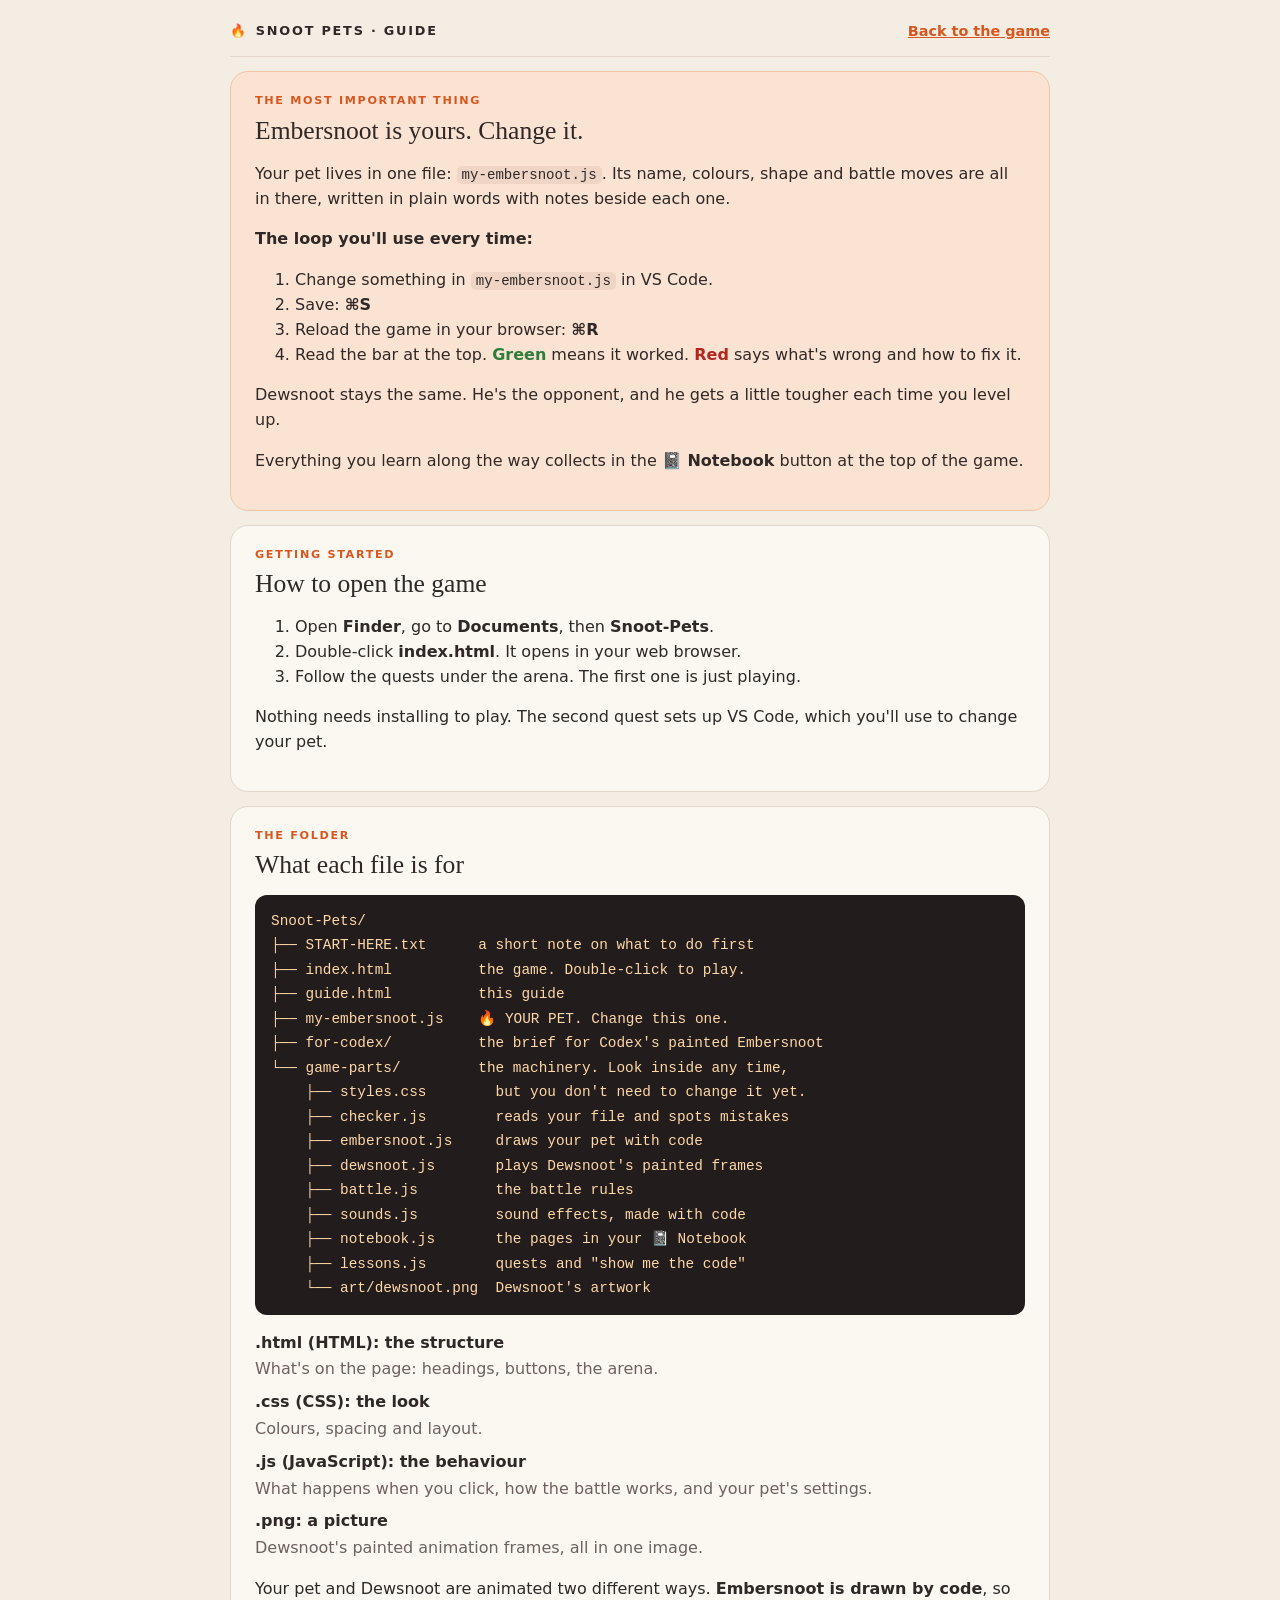
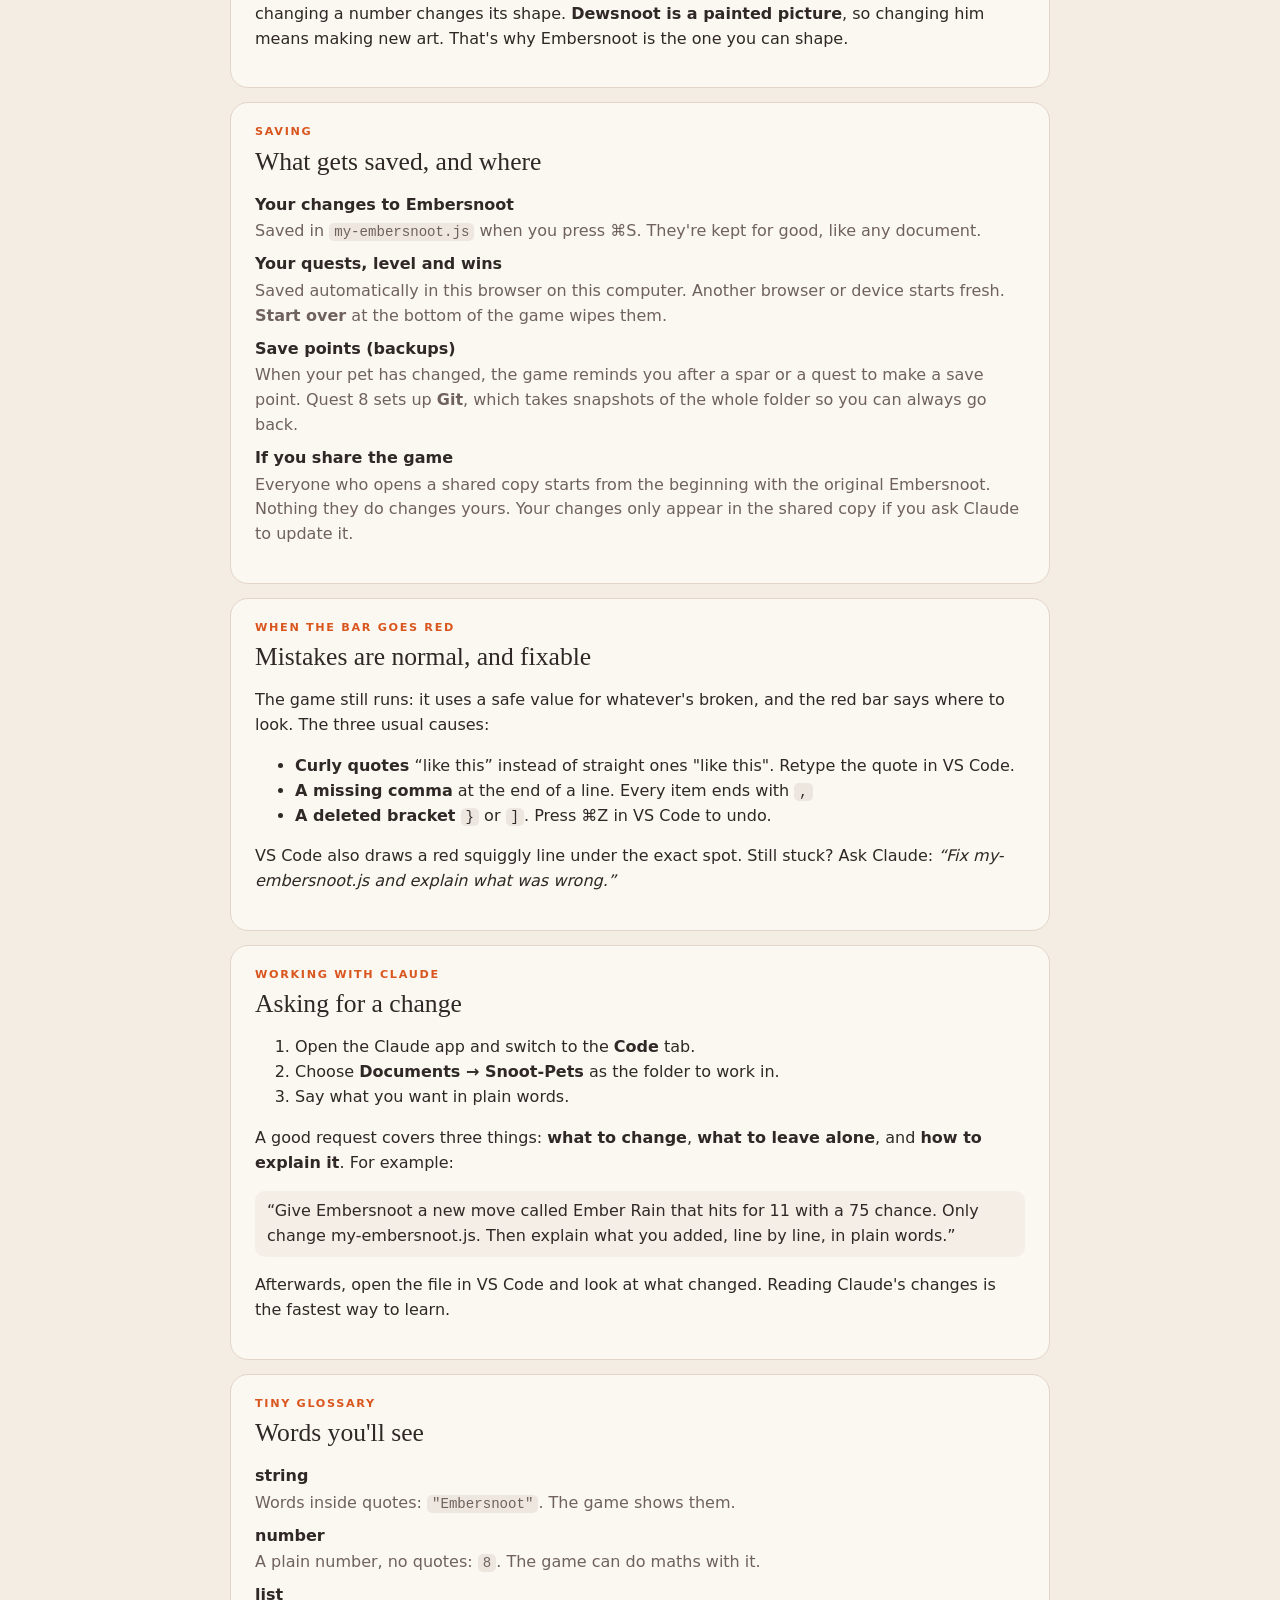
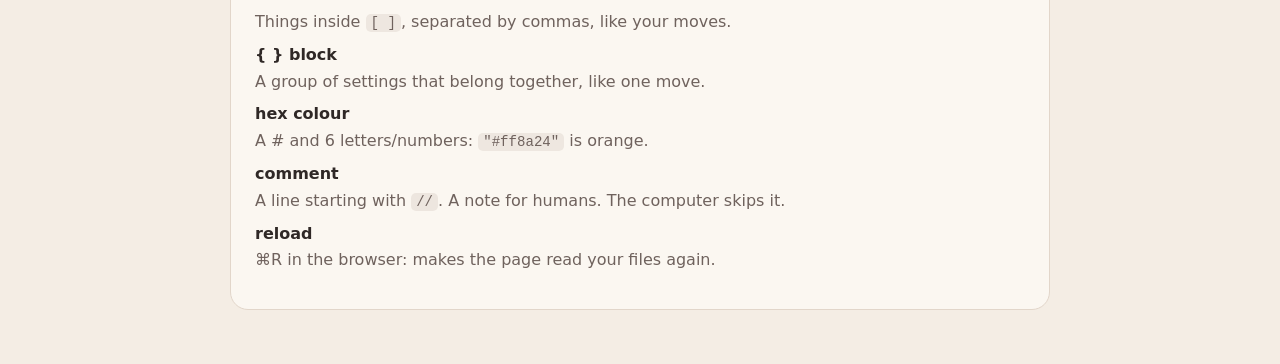
==== guide.html @ 35e65b39 "First save point, before Codex art Snoot Pets as of round 2: Embersnoot vs Dewsnoot battle, quests, " ====
<!doctype html>
<html lang="en">
<head>
  <meta charset="utf-8">
  <meta name="viewport" content="width=device-width, initial-scale=1">
  <meta name="robots" content="noindex, nofollow">
  <title>Snoot Pets — the guide</title>
  <link rel="stylesheet" href="game-parts/styles.css">
</head>
<body>
  <main class="shell guide">
    <header class="top">
      <div class="brand"><span aria-hidden="true">🔥</span> SNOOT PETS · GUIDE</div>
      <nav class="top-links"><a href="index.html">Back to the game</a></nav>
    </header>

    <section class="big">
      <p class="eyebrow">THE MOST IMPORTANT THING</p>
      <h2>Embersnoot is yours. Change it.</h2>
      <p>Your pet lives in one file: <code>my-embersnoot.js</code>. Its name, colours, shape and battle moves are all in there, written in plain words with notes beside each one.</p>
      <p><b>The loop you'll use every time:</b></p>
      <ol>
        <li>Change something in <code>my-embersnoot.js</code> in VS Code.</li>
        <li>Save: <b>⌘S</b></li>
        <li>Reload the game in your browser: <b>⌘R</b></li>
        <li>Read the bar at the top. <b style="color:var(--good)">Green</b> means it worked. <b style="color:var(--bad)">Red</b> says what's wrong and how to fix it.</li>
      </ol>
      <p>Dewsnoot stays the same. He's the opponent, and he gets a little tougher each time you level up.</p>
      <p>Everything you learn along the way collects in the <b>📓 Notebook</b> button at the top of the game.</p>
    </section>

    <section>
      <p class="eyebrow">GETTING STARTED</p>
      <h2>How to open the game</h2>
      <ol>
        <li>Open <b>Finder</b>, go to <b>Documents</b>, then <b>Snoot-Pets</b>.</li>
        <li>Double-click <b>index.html</b>. It opens in your web browser.</li>
        <li>Follow the quests under the arena. The first one is just playing.</li>
      </ol>
      <p>Nothing needs installing to play. The second quest sets up VS Code, which you'll use to change your pet.</p>
    </section>

    <section>
      <p class="eyebrow">THE FOLDER</p>
      <h2>What each file is for</h2>
<pre class="tree">Snoot-Pets/
├── START-HERE.txt      a short note on what to do first
├── index.html          the game. Double-click to play.
├── guide.html          this guide
├── my-embersnoot.js    🔥 YOUR PET. Change this one.
├── for-codex/          the brief for Codex's painted Embersnoot
└── game-parts/         the machinery. Look inside any time,
    ├── styles.css        but you don't need to change it yet.
    ├── checker.js        reads your file and spots mistakes
    ├── embersnoot.js     draws your pet with code
    ├── dewsnoot.js       plays Dewsnoot's painted frames
    ├── battle.js         the battle rules
    ├── sounds.js         sound effects, made with code
    ├── notebook.js       the pages in your 📓 Notebook
    ├── lessons.js        quests and "show me the code"
    └── art/dewsnoot.png  Dewsnoot's artwork</pre>
      <dl>
        <dt>.html (HTML): the structure</dt><dd>What's on the page: headings, buttons, the arena.</dd>
        <dt>.css (CSS): the look</dt><dd>Colours, spacing and layout.</dd>
        <dt>.js (JavaScript): the behaviour</dt><dd>What happens when you click, how the battle works, and your pet's settings.</dd>
        <dt>.png: a picture</dt><dd>Dewsnoot's painted animation frames, all in one image.</dd>
      </dl>
      <p>Your pet and Dewsnoot are animated two different ways. <b>Embersnoot is drawn by code</b>, so changing a number changes its shape. <b>Dewsnoot is a painted picture</b>, so changing him means making new art. That's why Embersnoot is the one you can shape.</p>
    </section>

    <section>
      <p class="eyebrow">SAVING</p>
      <h2>What gets saved, and where</h2>
      <dl>
        <dt>Your changes to Embersnoot</dt><dd>Saved in <code>my-embersnoot.js</code> when you press ⌘S. They're kept for good, like any document.</dd>
        <dt>Your quests, level and wins</dt><dd>Saved automatically in this browser on this computer. Another browser or device starts fresh. <b>Start over</b> at the bottom of the game wipes them.</dd>
        <dt>Save points (backups)</dt><dd>When your pet has changed, the game reminds you after a spar or a quest to make a save point. Quest 8 sets up <b>Git</b>, which takes snapshots of the whole folder so you can always go back.</dd>
        <dt>If you share the game</dt><dd>Everyone who opens a shared copy starts from the beginning with the original Embersnoot. Nothing they do changes yours. Your changes only appear in the shared copy if you ask Claude to update it.</dd>
      </dl>
    </section>

    <section>
      <p class="eyebrow">WHEN THE BAR GOES RED</p>
      <h2>Mistakes are normal, and fixable</h2>
      <p>The game still runs: it uses a safe value for whatever's broken, and the red bar says where to look. The three usual causes:</p>
      <ul>
        <li><b>Curly quotes</b> “like this” instead of straight ones "like this". Retype the quote in VS Code.</li>
        <li><b>A missing comma</b> at the end of a line. Every item ends with <code>,</code></li>
        <li><b>A deleted bracket</b> <code>}</code> or <code>]</code>. Press ⌘Z in VS Code to undo.</li>
      </ul>
      <p>VS Code also draws a red squiggly line under the exact spot. Still stuck? Ask Claude: <i>“Fix my-embersnoot.js and explain what was wrong.”</i></p>
    </section>

    <section>
      <p class="eyebrow">WORKING WITH CLAUDE</p>
      <h2>Asking for a change</h2>
      <ol>
        <li>Open the Claude app and switch to the <b>Code</b> tab.</li>
        <li>Choose <b>Documents → Snoot-Pets</b> as the folder to work in.</li>
        <li>Say what you want in plain words.</li>
      </ol>
      <p>A good request covers three things: <b>what to change</b>, <b>what to leave alone</b>, and <b>how to explain it</b>. For example:</p>
      <p class="why">“Give Embersnoot a new move called Ember Rain that hits for 11 with a 75 chance. Only change my-embersnoot.js. Then explain what you added, line by line, in plain words.”</p>
      <p>Afterwards, open the file in VS Code and look at what changed. Reading Claude's changes is the fastest way to learn.</p>
    </section>

    <section>
      <p class="eyebrow">TINY GLOSSARY</p>
      <h2>Words you'll see</h2>
      <dl>
        <dt>string</dt><dd>Words inside quotes: <code>"Embersnoot"</code>. The game shows them.</dd>
        <dt>number</dt><dd>A plain number, no quotes: <code>8</code>. The game can do maths with it.</dd>
        <dt>list</dt><dd>Things inside <code>[ ]</code>, separated by commas, like your moves.</dd>
        <dt>{ } block</dt><dd>A group of settings that belong together, like one move.</dd>
        <dt>hex colour</dt><dd>A # and 6 letters/numbers: <code>"#ff8a24"</code> is orange.</dd>
        <dt>comment</dt><dd>A line starting with <code>//</code>. A note for humans. The computer skips it.</dd>
        <dt>reload</dt><dd>⌘R in the browser: makes the page read your files again.</dd>
      </dl>
    </section>
  </main>
</body>
</html>
---- game-parts/styles.css ----
/* =========================================================
   STYLES — the look of the page: colours, spacing, layout.
   Try changing a colour in :root below, save, and reload.
   ========================================================= */

:root {
  --paper: #f4ede4;
  --card: #fbf7f1;
  --ink: #2f2826;
  --muted: #6f625d;
  --line: #e2d6ca;
  --ember: #d9561f;
  --ember-soft: #fbe3d3;
  --moss: #5f7a45;
  --good: #2f7d3a;
  --good-bg: #e3f2df;
  --bad: #b3261e;
  --bad-bg: #fbe4e1;
}

* { box-sizing: border-box; }
body {
  margin: 0; background: var(--paper); color: var(--ink);
  font: 16px/1.55 ui-rounded, "Avenir Next", Avenir, "Segoe UI", system-ui, sans-serif;
}
button { font: inherit; color: inherit; cursor: pointer; }
button:focus-visible, a:focus-visible { outline: 3px solid rgba(217, 86, 31, .5); outline-offset: 2px; }
code { font-family: ui-monospace, SFMono-Regular, Menlo, monospace; font-size: .88em; background: rgba(120, 90, 70, .1); padding: 1px 5px; border-radius: 5px; }
.shell { width: min(1080px, calc(100% - 32px)); margin: 0 auto; padding-bottom: 40px; }

/* header */
.top { display: flex; justify-content: space-between; align-items: center; padding: 20px 0 14px; border-bottom: 1px solid var(--line); }
.brand { font-weight: 800; letter-spacing: .14em; font-size: .8rem; display: flex; gap: 8px; align-items: center; }
.top-links { display: flex; gap: 14px; align-items: center; font-size: .9rem; }
.top-links a { color: var(--ember); font-weight: 700; }
.level { background: var(--ink); color: var(--paper); border-radius: 99px; padding: 3px 11px; font-weight: 700; font-size: .8rem; }
.preview-banner { margin: 14px 0 0; padding: 10px 14px; border-radius: 12px; background: #efe6f7; color: #4a3a5c; font-size: .9rem; }

/* green / red checker bar */
.checker { margin: 14px 0 0; border-radius: 14px; padding: 12px 16px; border: 2px solid transparent; }
.checker p { margin: 0; }
.checker.good { background: var(--good-bg); border-color: #b9dcb2; color: var(--good); }
.checker.bad { background: var(--bad-bg); border-color: var(--bad); color: #5c1410; }
.checker-title { font-weight: 800; }
.checker ul { margin: 8px 0; padding-left: 20px; }
.checker li { margin: 4px 0; }
.checker-foot { font-size: .88rem; }

/* title */
.hero h1 { font: 500 clamp(2rem, 5.5vw, 3.4rem)/1.05 Georgia, "Times New Roman", serif; letter-spacing: -.03em; margin: 26px 0 8px; }
.vs { color: var(--muted); font-style: italic; font-size: .6em; }
.yours { margin: 0 0 18px; padding: 10px 14px; background: var(--ember-soft); border-radius: 12px; display: inline-block; }

/* arena */
.arena-card { background: var(--card); border: 1px solid var(--line); border-radius: 22px; padding: 16px; box-shadow: 0 14px 34px rgba(70, 45, 30, .08); }
.arena { position: relative; display: grid; grid-template-columns: 1fr 1fr; border-radius: 16px; overflow: hidden; min-height: 330px; }
.side { position: relative; padding: 14px 16px 0; display: flex; flex-direction: column; }
.side-ember { background: radial-gradient(90% 60% at 40% 100%, #6b3220 0 40%, transparent 41%), linear-gradient(#2b1f24, #4a2b22); color: #ffe9d6; }
.side-dew { background: radial-gradient(100% 55% at 55% 102%, #9cbf7a 0 44%, transparent 45%), linear-gradient(#dde9e2, #f0eed8); color: #2c3a2c; }
.nameplate { display: flex; justify-content: space-between; align-items: center; font-weight: 800; gap: 8px; }
.nameplate small { font-weight: 600; opacity: .7; }
.tag { font-size: .72rem; padding: 2px 8px; border-radius: 99px; background: rgba(255, 210, 86, .25); border: 1px solid rgba(255, 210, 86, .6); }
.side-dew .tag { background: rgba(95, 122, 69, .15); border-color: rgba(95, 122, 69, .5); }
.bar { height: 10px; border-radius: 99px; background: rgba(0, 0, 0, .25); margin-top: 6px; overflow: hidden; }
.side-dew .bar { background: rgba(0, 0, 0, .1); }
.fill { height: 100%; width: 100%; border-radius: 99px; transition: width .5s ease; }
.fill-ember { background: linear-gradient(90deg, #ff6b2b, #ffd256); }
.fill-dew { background: linear-gradient(90deg, #5f9a6a, #9fd3e6); }
.puff { font-size: .75rem; opacity: .75; margin-top: 2px; }
/* Embersnoot is drawn facing right; scaleX(-1) mirrors it to face left, toward Dewsnoot. */
.ember-canvas { display: block; width: 100%; max-width: 340px; aspect-ratio: 300 / 260; margin: auto auto 0; transform: scaleX(-1); }
.dew-stage { margin-top: auto; height: 240px; display: flex; align-items: flex-end; justify-content: center; }
.dew-mover { position: relative; width: 192px; height: 208px; margin-bottom: 6px; }
/* Dewsnoot's art faces left; the minus sign mirrors him so he faces right, toward your pet. */
.dew-scale { width: 192px; height: 208px; transform: scale(-1.12, 1.12); transform-origin: 50% 100%; }
.dew-sprite { width: 192px; height: 208px; background: url("art/dewsnoot.png") no-repeat 0 0 / 1536px 2288px; }
.fx { position: absolute; inset: 0; pointer-events: none; }
.fx-spark, .fx-drop { position: absolute; left: 0; top: 0; width: 12px; height: 12px; margin: -6px; border-radius: 50%; }
.fx-spark { background: radial-gradient(circle, #fff6c2, #ffb030 50%, rgba(255, 90, 20, 0) 72%); }
.fx-drop { background: radial-gradient(circle at 35% 35%, #ffffff, #9fe0f4 45%, rgba(80, 160, 200, .2) 75%); border-radius: 50% 50% 50% 50% / 60% 60% 40% 40%; }

.battle-log { min-height: 3.4em; margin: 14px 4px 10px; font: 1.05rem/1.4 Georgia, "Times New Roman", serif; text-align: center; }
.battle-log span { display: block; }
.log-old { opacity: .55; font-size: .9em; }
.moves { display: grid; grid-template-columns: repeat(auto-fit, minmax(160px, 1fr)); gap: 8px; }
.move { display: flex; }
.move-btn { flex: 1; text-align: left; padding: 10px 12px; border: 1px solid var(--line); border-right: 0; border-radius: 12px 0 0 12px; background: #fff; }
.move-btn:hover:not(:disabled) { border-color: var(--ember); background: #fff8f2; }
.move-btn:disabled { opacity: .5; cursor: default; }
.move-name { display: block; font-weight: 800; }
.move-detail { font-size: .78rem; color: var(--muted); }
.peek-btn { padding: 0 12px; border: 1px solid var(--line); border-radius: 0 12px 12px 0; background: #f6efe8; font-family: ui-monospace, Menlo, monospace; font-weight: 700; color: var(--ember); }
.peek-btn:hover { background: var(--ember-soft); }
.arena-foot { display: flex; flex-wrap: wrap; gap: 10px; justify-content: space-between; align-items: center; margin-top: 12px; }
.peeks { font-size: .85rem; color: var(--muted); display: flex; flex-wrap: wrap; gap: 6px; align-items: center; }
.chip { border: 1px solid var(--line); background: #fff; border-radius: 99px; padding: 4px 11px; font-size: .82rem; }
.chip:hover { border-color: var(--ember); }
.primary { border: 0; background: var(--ember); color: #fff; border-radius: 99px; padding: 9px 18px; font-weight: 800; }
.primary:hover { background: #b9440f; }

/* code peek */
.peek { margin-top: 16px; background: #221c1d; color: #f3e9e2; border-radius: 18px; padding: 18px 20px; }
.peek-head { display: flex; justify-content: space-between; align-items: center; gap: 10px; }
.peek h2 { margin: 0; font: 500 1.4rem Georgia, serif; }
.peek .chip { background: transparent; color: inherit; border-color: #5a4a48; }
.peek-code { background: #151112; border-radius: 12px; padding: 14px; overflow-x: auto; font: .9rem/1.6 ui-monospace, Menlo, monospace; color: #ffd8a8; white-space: pre-wrap; }
.peek-code code { background: none; padding: 0; }
.peek .eyebrow { color: #e7a07a; }
.peek-notes { padding-left: 18px; margin: 6px 0 12px; }
.peek-notes li { margin: 6px 0; }
.peek-notes code, .peek-try code { background: #3a2e2d; color: #ffd8a8; }
.peek-try { margin: 0; padding-top: 10px; border-top: 1px solid #3d3231; font-size: .92rem; }

/* quests */
.quests { display: grid; grid-template-columns: minmax(220px, .8fr) 1.6fr; gap: 16px; margin-top: 22px; }
.eyebrow { margin: 0 0 6px; font-size: .7rem; font-weight: 800; letter-spacing: .15em; color: var(--ember); }
.quests h2 { margin: 0 0 10px; font: 500 1.8rem Georgia, serif; }
.quest-list { list-style: none; margin: 0; padding: 0; display: grid; gap: 6px; }
.quest { display: flex; gap: 10px; align-items: center; padding: 7px 10px; border-radius: 10px; color: var(--muted); }
.quest.current { background: var(--ember-soft); color: var(--ink); font-weight: 700; }
.quest.done { color: var(--good); }
.q-mark { display: grid; place-items: center; width: 24px; height: 24px; border-radius: 50%; border: 1px solid currentColor; font-size: .75rem; font-weight: 800; flex: none; }
.quest.done .q-mark { background: var(--good); color: #fff; border-color: var(--good); }
.small { font-size: .82rem; color: var(--muted); }
.quest-card { background: var(--card); border: 1px solid var(--line); border-radius: 18px; padding: 20px 22px; }
.quest-card h3 { margin: 0 0 8px; font: 500 1.5rem Georgia, serif; }
.why { background: #f4eee6; padding: 8px 12px; border-radius: 10px; }
.steps li, .ideas li { margin: 7px 0; }
.q-status { color: var(--muted); font-style: italic; }
.preview-note { background: #efe6f7; color: #4a3a5c; padding: 8px 12px; border-radius: 10px; font-size: .9rem; }

.foot { display: flex; justify-content: space-between; align-items: center; gap: 12px; flex-wrap: wrap; margin-top: 26px; padding-top: 16px; border-top: 1px solid var(--line); color: var(--muted); font-size: .9rem; }
.foot p { margin: 0; }
.toast { position: fixed; left: 50%; bottom: 20px; transform: translateX(-50%); width: min(560px, calc(100% - 32px)); background: var(--good); color: #fff; padding: 12px 16px; border-radius: 14px; box-shadow: 0 10px 30px rgba(0, 0, 0, .25); font-weight: 700; z-index: 10; }


/* who is who */
.team-badge { align-self: flex-start; font-size: .66rem; font-weight: 800; letter-spacing: .1em; padding: 3px 9px; border-radius: 99px; margin-bottom: 6px; }
.badge-you { align-self: flex-end; background: #ff8a24; color: #2b1408; box-shadow: 0 0 14px rgba(255, 138, 36, .6); }
.badge-them { background: rgba(60, 90, 50, .14); color: #3d5530; border: 1px solid rgba(60, 90, 50, .35); }
.side-ember { box-shadow: inset 0 0 0 3px rgba(255, 138, 36, .75), inset 0 0 40px rgba(255, 138, 36, .18); border-radius: 0 16px 16px 0; }
.side-ember .nameplate { flex-direction: row-reverse; }
.side-ember .puff { text-align: right; }
.side-ember .bar { transform: scaleX(-1); }

/* action banner, pop-ups, heal sparkles, shield bubble */
.action-banner { position: absolute; top: 46%; left: 50%; transform: translate(-50%, -50%) scale(.8); padding: 8px 16px; border-radius: 99px; font-weight: 800; white-space: nowrap; opacity: 0; transition: opacity .2s, transform .2s; pointer-events: none; z-index: 3; box-shadow: 0 6px 20px rgba(0, 0, 0, .25); }
.action-banner.show { opacity: 1; transform: translate(-50%, -50%) scale(1); }
.banner-ember { background: #ff8a24; color: #2b1408; }
.banner-dew { background: #e6f2dc; color: #2c4a24; border: 1px solid #9cbf7a; }
.fx-pop { position: absolute; font: 900 1.5rem/1 ui-rounded, "Avenir Next", system-ui, sans-serif; white-space: nowrap; text-shadow: 0 2px 0 rgba(0, 0, 0, .25), 0 0 8px rgba(255, 255, 255, .5); z-index: 4; }
.pop-dmg { color: #ff4a2b; font-size: 2rem; }
.pop-miss { color: #8d8d8d; }
.pop-heal { color: #3fae4f; font-size: 1.9rem; }
.pop-info { color: #ffd256; font-size: 1.05rem; -webkit-text-stroke: .5px #6b3a10; }
.fx-heal { position: absolute; color: #6fdc7c; font-size: 1.1rem; text-shadow: 0 0 6px #b8ffbf; z-index: 4; }
.shield-bubble { position: absolute; inset: 18% -8% -2% -8%; border-radius: 50% 50% 46% 46%; background: radial-gradient(ellipse at 50% 40%, rgba(160, 220, 140, .05), rgba(110, 180, 90, .28) 70%, rgba(80, 140, 60, .45)); border: 2px dashed rgba(70, 130, 50, .7); z-index: 2; animation: bubble 1.6s ease-in-out infinite; pointer-events: none; }
@keyframes bubble { 50% { transform: scale(1.04); } }

/* notebook drawer */
.notebook-btn { border: 1px solid var(--line); background: #fff; border-radius: 99px; padding: 3px 11px; font-size: .85rem; font-weight: 700; }
.notebook-btn:hover { border-color: var(--ember); }
.nb-count { background: var(--ember); color: #fff; border-radius: 99px; padding: 0 6px; font-size: .72rem; margin-left: 2px; }
.nb-count:empty { display: none; }
.notebook { position: fixed; top: 0; right: 0; bottom: 0; width: min(440px, 100%); background: var(--paper); border-left: 1px solid var(--line); box-shadow: -14px 0 40px rgba(40, 25, 15, .2); overflow-y: auto; padding: 20px 20px 40px; z-index: 20; }
.nb-head { display: flex; justify-content: space-between; align-items: flex-start; }
.nb-head h2 { margin: 0; font: 500 1.7rem Georgia, serif; }
.nb-page { background: var(--card); border: 1px solid var(--line); border-radius: 16px; padding: 14px 16px; margin: 12px 0; }
.nb-page h3 { margin: 0 0 6px; font: 500 1.2rem Georgia, serif; }
.nb-page p { margin: 6px 0; font-size: .93rem; }
.nb-from { font-size: .72rem; font-weight: 800; letter-spacing: .08em; color: var(--ember); text-transform: uppercase; }
.nb-page.locked { opacity: .55; background: transparent; border-style: dashed; }
.nb-page pre { background: #221c1d; color: #ffd8a8; border-radius: 10px; padding: 10px 12px; font: .82rem/1.55 ui-monospace, Menlo, monospace; white-space: pre-wrap; margin: 8px 0; }
.nb-takeaway { background: var(--ember-soft); border-radius: 10px; padding: 7px 10px; font-size: .9rem; }
.nb-pic { margin: 8px 0; }
.nb-strip { width: 346px; max-width: 100%; height: 62px; background: url("art/dewsnoot.png") no-repeat 0 0 / 461px 686px; border-radius: 8px; border: 1px solid var(--line); background-color: #fff; }
.nb-strip-labels { display: flex; font: .7rem ui-monospace, Menlo, monospace; color: var(--muted); }
.nb-strip-labels span { width: 57.6px; text-align: center; }
.nb-diagram { display: flex; gap: 8px; align-items: stretch; font-size: .82rem; }
.nb-box { flex: 1; border: 2px solid var(--line); border-radius: 12px; padding: 8px; text-align: center; background: #fff; }
.nb-box b { display: block; font-size: 1.4rem; }
.nb-box.dim { opacity: .5; border-style: dashed; }
.nb-swatches { display: flex; gap: 6px; flex-wrap: wrap; }
.nb-swatches span { padding: 4px 8px; border-radius: 8px; font: .78rem ui-monospace, Menlo, monospace; color: #fff; text-shadow: 0 1px 2px rgba(0,0,0,.5); }

/* notebook flashcards */
.nb-tabs { display: grid; grid-template-columns: 1fr 1fr; gap: 6px; margin: 12px 0; }
.nb-tab { display: flex; gap: 8px; align-items: center; text-align: left; border: 1px solid var(--line); background: #fff; border-radius: 12px; padding: 7px 9px; font-size: .8rem; }
.nb-tab small { display: block; color: var(--muted); font-size: .72rem; }
.nb-tab[aria-pressed="true"] { border-color: var(--ember); background: var(--ember-soft); }
.nb-tab-icon { font-size: 1.2rem; }
.nb-card { background: var(--card); border: 1px solid var(--line); border-radius: 16px; padding: 16px 18px; min-height: 300px; }
.nb-card h3 { margin: 2px 0 10px; font: 500 1.35rem Georgia, serif; }
.nb-card p { margin: 6px 0; font-size: .95rem; }
.nb-card.locked { opacity: .6; border-style: dashed; background: transparent; }
.nb-part { padding: 8px 0; border-top: 1px solid var(--line); }
.nb-label { margin: 0 0 4px !important; font-size: .68rem !important; font-weight: 800; letter-spacing: .14em; text-transform: uppercase; color: var(--muted); }
.nb-remember { background: var(--ember-soft); border: 0; border-radius: 10px; padding: 8px 10px; margin-top: 6px; }
.nb-card pre { background: #221c1d; color: #ffd8a8; border-radius: 10px; padding: 10px 12px; font: .82rem/1.55 ui-monospace, Menlo, monospace; white-space: pre-wrap; margin: 6px 0; }
.nb-quote { font-style: italic; background: #f4eee6; padding: 8px 10px; border-radius: 10px; }
.nb-nav { display: flex; justify-content: space-between; align-items: center; gap: 8px; margin-top: 12px; }
.nb-nav .chip:disabled { opacity: .4; cursor: default; }
.nb-dots { display: flex; gap: 5px; align-items: center; }
.nb-dot { width: 9px; height: 9px; border-radius: 50%; background: var(--line); }
.nb-dot.on { background: var(--ember); }
.nb-dot.q { width: 16px; height: 16px; display: grid; place-items: center; font-size: .65rem; font-weight: 800; color: #fff; background: #b9aa9e; }
.nb-dot.q.on { background: var(--ember); }
.nb-options { display: grid; gap: 8px; margin: 10px 0; }
.nb-option { text-align: left; border: 2px solid var(--line); background: #fff; border-radius: 12px; padding: 10px 12px; font-weight: 600; }
.nb-option:hover { border-color: var(--ember); }
.nb-option.right { border-color: var(--good); background: var(--good-bg); }
.nb-option.wrong { border-color: var(--bad); background: var(--bad-bg); }
.nb-feedback.good { color: var(--good); }
.nb-feedback.bad { color: var(--bad); }

/* save-point reminder */
.save-reminder { margin-top: 12px; padding: 12px 14px; border-radius: 14px; background: #eef3fb; border: 2px solid #8fb1e3; color: #23395e; }
.save-reminder p { margin: 0 0 8px; }
.save-actions { display: flex; gap: 8px; flex-wrap: wrap; align-items: center; }

/* guide page */
.guide { max-width: 820px; }
.guide section { background: var(--card); border: 1px solid var(--line); border-radius: 18px; padding: 20px 24px; margin: 14px 0; }
.guide h2 { margin: 0 0 10px; font: 500 1.6rem Georgia, serif; }
.guide .big { background: var(--ember-soft); border-color: #f1c4a6; }
.tree { background: #221c1d; color: #ffd8a8; border-radius: 12px; padding: 14px 16px; font: .9rem/1.7 ui-monospace, Menlo, monospace; overflow-x: auto; }
.guide dt { font-weight: 800; margin-top: 8px; }
.guide dd { margin: 2px 0 0; color: var(--muted); }

@media (max-width: 720px) {
  .quests { grid-template-columns: 1fr; }
  .arena { min-height: 260px; }
  .side { padding: 10px 10px 0; }
  .dew-stage { height: 170px; }
  .dew-scale { transform: scale(-.78, .78); }
  .dew-mover { margin-bottom: 0; }
  .hero h1 { margin-top: 18px; }
}
@media (prefers-reduced-motion: reduce) {
  * { transition: none !important; scroll-behavior: auto !important; }
}
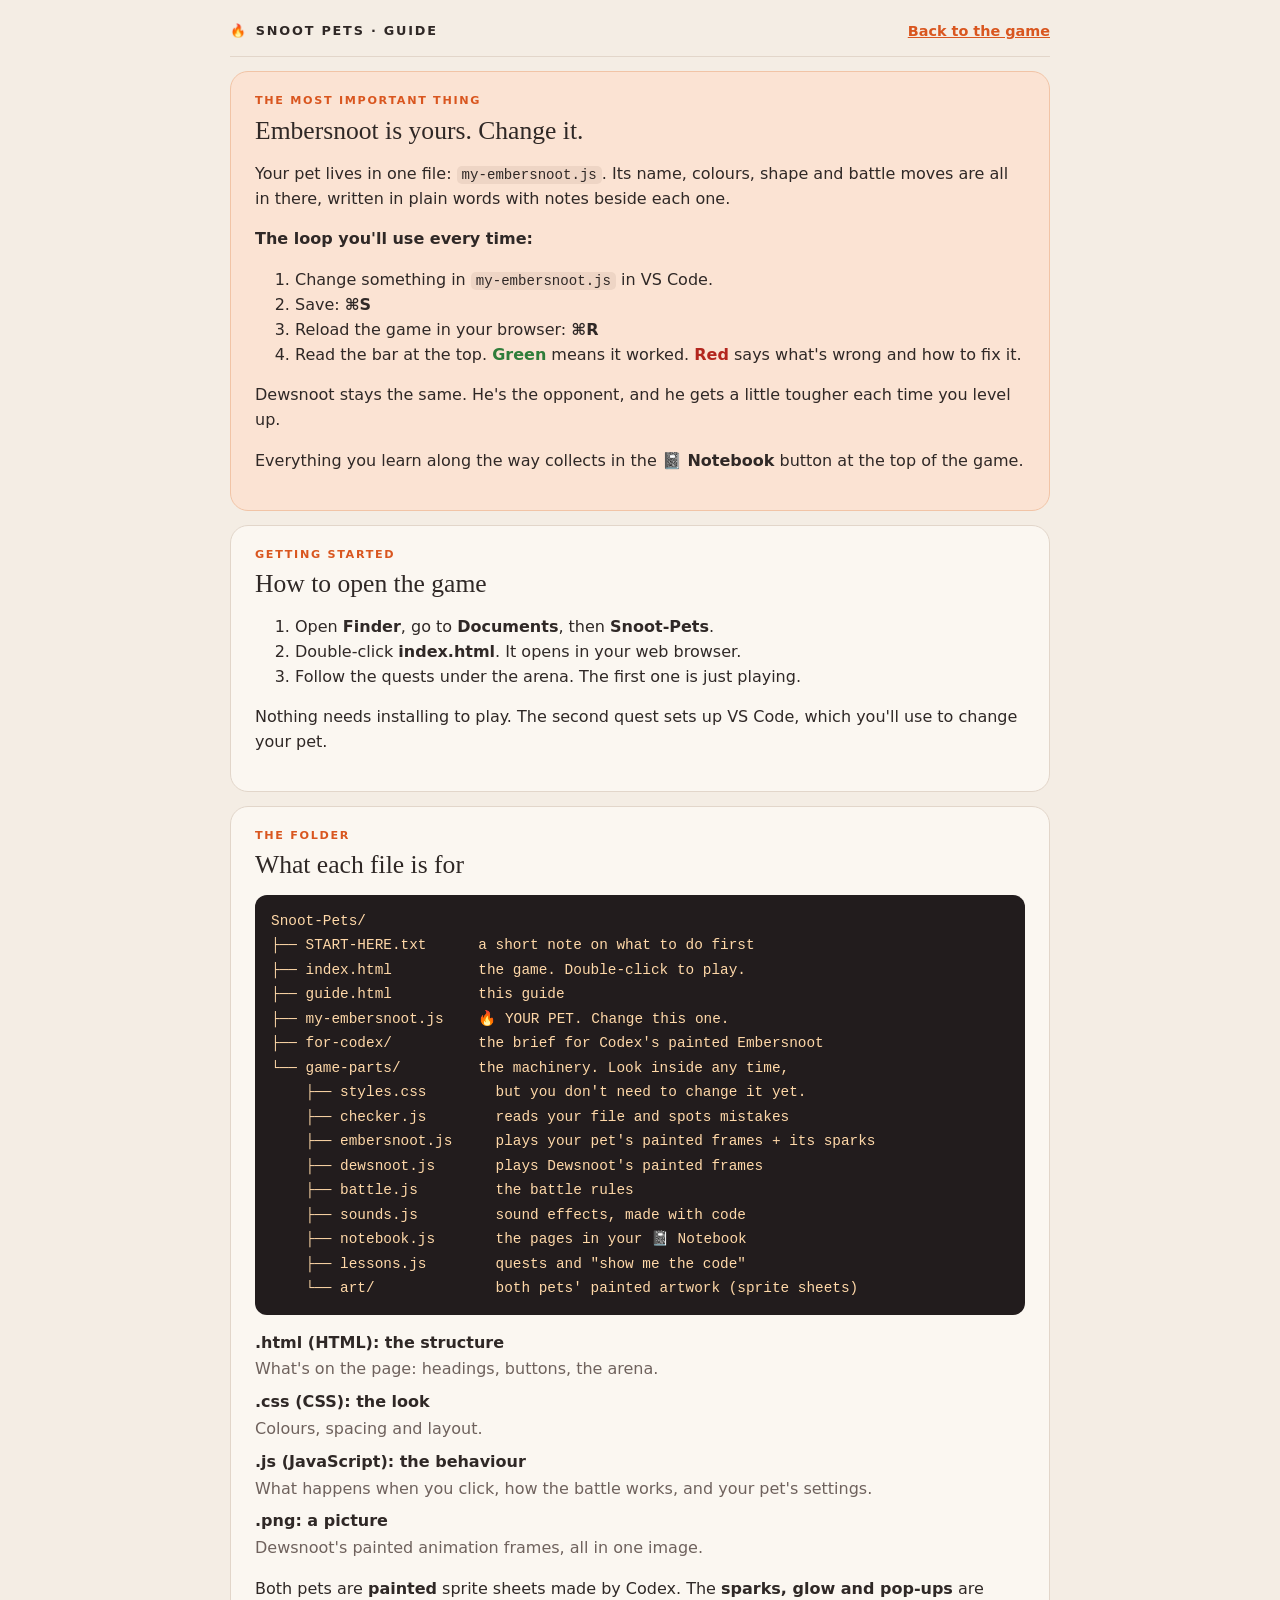
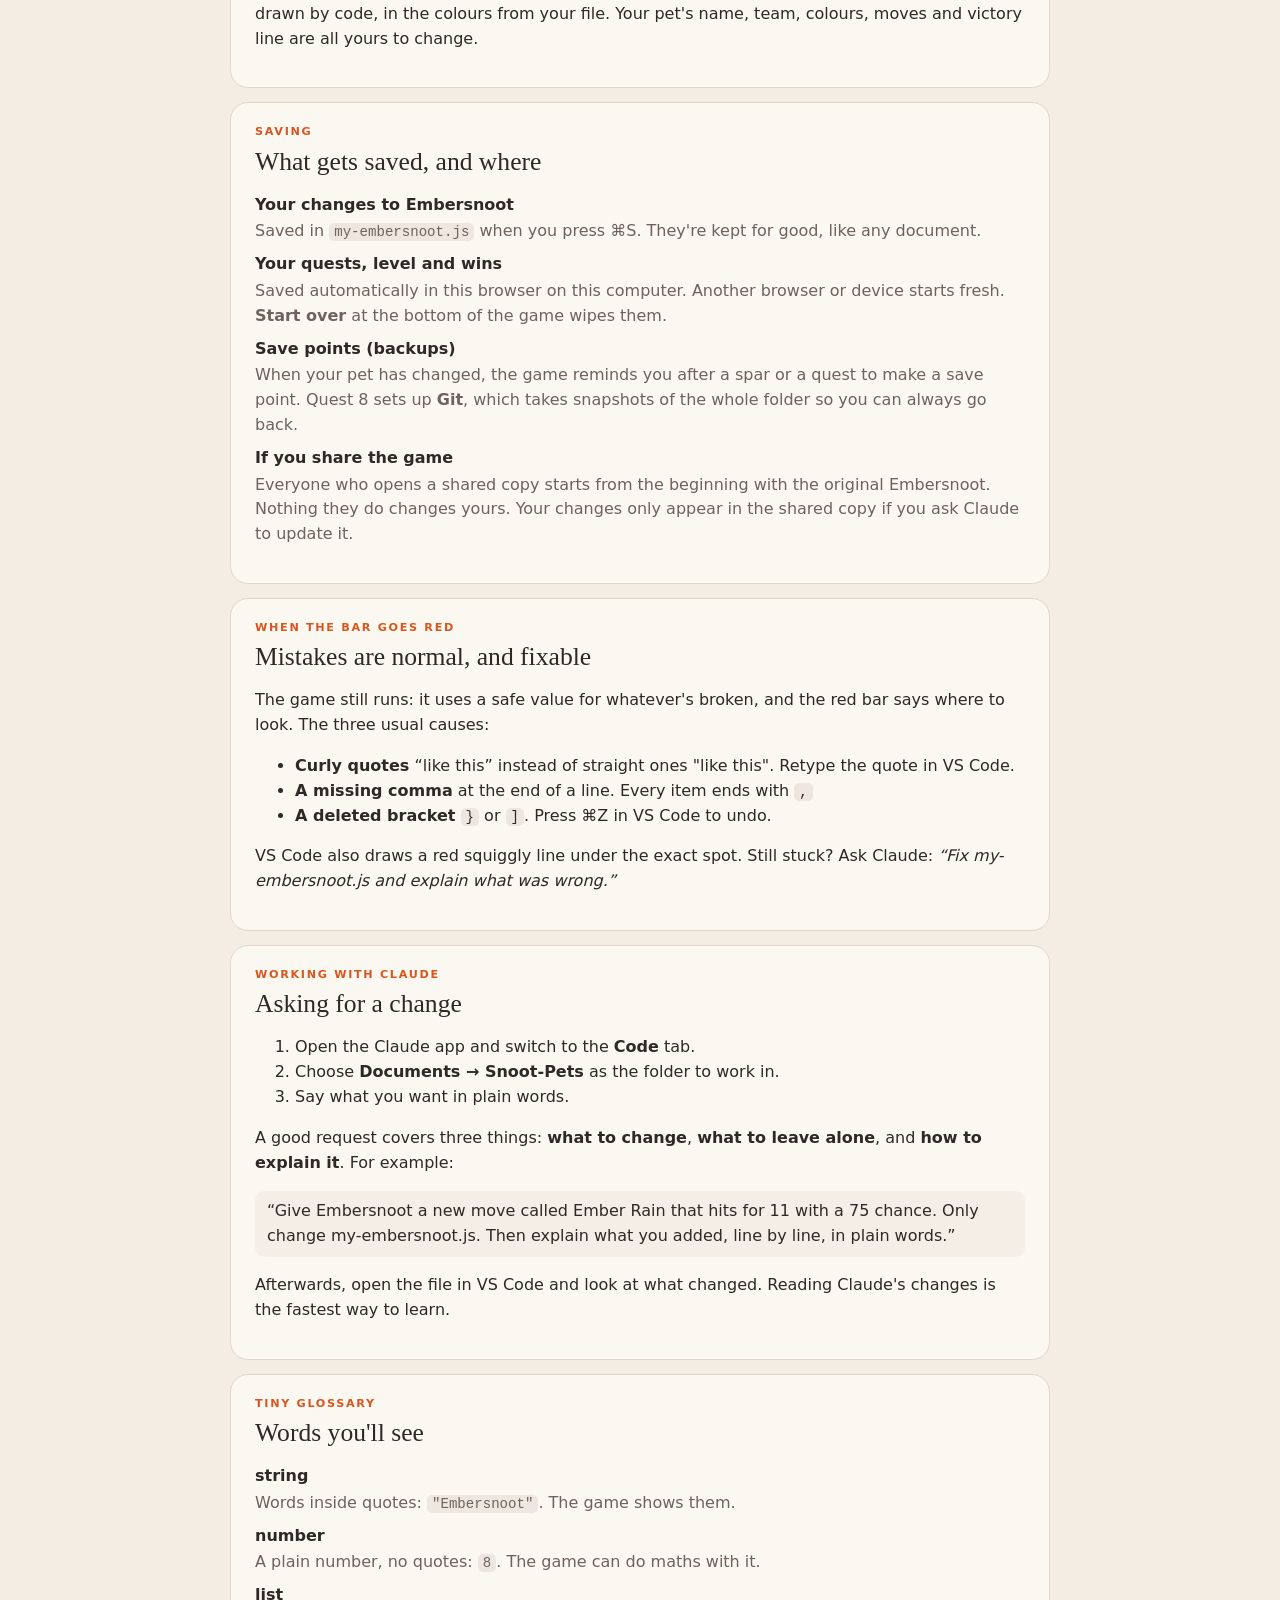
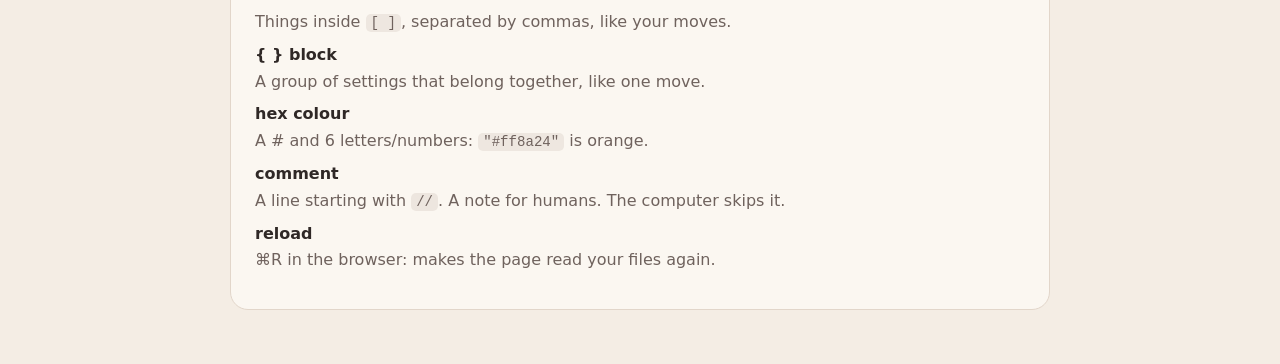
==== commit 7a3603a2: "Add Codex's painted Embersnoot - Painted sprite sheet by Codex (50 frames), plus its notes, contact " ====
--- a/guide.html
+++ b/guide.html
@@ -52,20 +52,20 @@
 └── game-parts/         the machinery. Look inside any time,
     ├── styles.css        but you don't need to change it yet.
     ├── checker.js        reads your file and spots mistakes
-    ├── embersnoot.js     draws your pet with code
+    ├── embersnoot.js     plays your pet's painted frames + its sparks
     ├── dewsnoot.js       plays Dewsnoot's painted frames
     ├── battle.js         the battle rules
     ├── sounds.js         sound effects, made with code
     ├── notebook.js       the pages in your 📓 Notebook
     ├── lessons.js        quests and "show me the code"
-    └── art/dewsnoot.png  Dewsnoot's artwork</pre>
+    └── art/              both pets' painted artwork (sprite sheets)</pre>
       <dl>
         <dt>.html (HTML): the structure</dt><dd>What's on the page: headings, buttons, the arena.</dd>
         <dt>.css (CSS): the look</dt><dd>Colours, spacing and layout.</dd>
         <dt>.js (JavaScript): the behaviour</dt><dd>What happens when you click, how the battle works, and your pet's settings.</dd>
         <dt>.png: a picture</dt><dd>Dewsnoot's painted animation frames, all in one image.</dd>
       </dl>
-      <p>Your pet and Dewsnoot are animated two different ways. <b>Embersnoot is drawn by code</b>, so changing a number changes its shape. <b>Dewsnoot is a painted picture</b>, so changing him means making new art. That's why Embersnoot is the one you can shape.</p>
+      <p>Both pets are <b>painted</b> sprite sheets made by Codex. The <b>sparks, glow and pop-ups</b> are drawn by code, in the colours from your file. Your pet's name, team, colours, moves and victory line are all yours to change.</p>
     </section>
 
     <section>
--- a/game-parts/styles.css
+++ b/game-parts/styles.css
@@ -19,6 +19,8 @@
 }
 
 * { box-sizing: border-box; }
+/* Safety rule: anything switched to "hidden" stays hidden, whatever other styles say. */
+[hidden] { display: none !important; }
 body {
   margin: 0; background: var(--paper); color: var(--ink);
   font: 16px/1.55 ui-rounded, "Avenir Next", Avenir, "Segoe UI", system-ui, sans-serif;
@@ -53,7 +55,7 @@
 
 /* arena */
 .arena-card { background: var(--card); border: 1px solid var(--line); border-radius: 22px; padding: 16px; box-shadow: 0 14px 34px rgba(70, 45, 30, .08); }
-.arena { position: relative; display: grid; grid-template-columns: 1fr 1fr; border-radius: 16px; overflow: hidden; min-height: 330px; }
+.arena { position: relative; display: grid; grid-template-columns: minmax(0, 1fr) minmax(0, 1fr); border-radius: 16px; overflow: hidden; min-height: 330px; }
 .side { position: relative; padding: 14px 16px 0; display: flex; flex-direction: column; }
 .side-ember { background: radial-gradient(90% 60% at 40% 100%, #6b3220 0 40%, transparent 41%), linear-gradient(#2b1f24, #4a2b22); color: #ffe9d6; }
 .side-dew { background: radial-gradient(100% 55% at 55% 102%, #9cbf7a 0 44%, transparent 45%), linear-gradient(#dde9e2, #f0eed8); color: #2c3a2c; }
@@ -67,8 +69,8 @@
 .fill-ember { background: linear-gradient(90deg, #ff6b2b, #ffd256); }
 .fill-dew { background: linear-gradient(90deg, #5f9a6a, #9fd3e6); }
 .puff { font-size: .75rem; opacity: .75; margin-top: 2px; }
-/* Embersnoot is drawn facing right; scaleX(-1) mirrors it to face left, toward Dewsnoot. */
-.ember-canvas { display: block; width: 100%; max-width: 340px; aspect-ratio: 300 / 260; margin: auto auto 0; transform: scaleX(-1); }
+/* Codex painted Embersnoot facing left, toward Dewsnoot, so no mirroring is needed. */
+.ember-canvas { display: block; width: 260px; height: 280px; margin: auto auto 0; }
 .dew-stage { margin-top: auto; height: 240px; display: flex; align-items: flex-end; justify-content: center; }
 .dew-mover { position: relative; width: 192px; height: 208px; margin-bottom: 6px; }
 /* Dewsnoot's art faces left; the minus sign mirrors him so he faces right, toward your pet. */
@@ -213,6 +215,16 @@
 .nb-feedback.good { color: var(--good); }
 .nb-feedback.bad { color: var(--bad); }
 
+/* what's new note */
+.whats-new { margin: 14px 0 0; padding: 12px 14px; border-radius: 14px; background: #fff7e0; border: 2px solid #f1d27a; color: #4a3a12; display: flex; gap: 12px; align-items: flex-start; justify-content: space-between; }
+/* "display: flex" above would beat the page's hidden switch, so this line makes hidden win. */
+.whats-new[hidden] { display: none; }
+.whats-new ul { margin: 6px 0 0; padding-left: 18px; }
+.whats-new p { margin: 0; }
+.quest.done button { all: unset; cursor: pointer; display: flex; gap: 10px; align-items: center; width: 100%; }
+.quest.done button:hover .q-title { text-decoration: underline; }
+.q-nb { margin-left: auto; font-size: .8rem; opacity: .7; }
+
 /* save-point reminder */
 .save-reminder { margin-top: 12px; padding: 12px 14px; border-radius: 14px; background: #eef3fb; border: 2px solid #8fb1e3; color: #23395e; }
 .save-reminder p { margin: 0 0 8px; }
@@ -232,7 +244,10 @@
   .arena { min-height: 260px; }
   .side { padding: 10px 10px 0; }
   .dew-stage { height: 170px; }
-  .dew-scale { transform: scale(-.78, .78); }
+  .dew-mover { width: 150px; height: 162px; }
+  .dew-scale { transform: scale(-.78, .78); transform-origin: 50% 0; margin-left: -21px; }
+  .ember-canvas { width: 160px; height: 172px; }
+  .team-badge { font-size: .56rem; letter-spacing: .04em; padding: 2px 7px; }
   .dew-mover { margin-bottom: 0; }
   .hero h1 { margin-top: 18px; }
 }
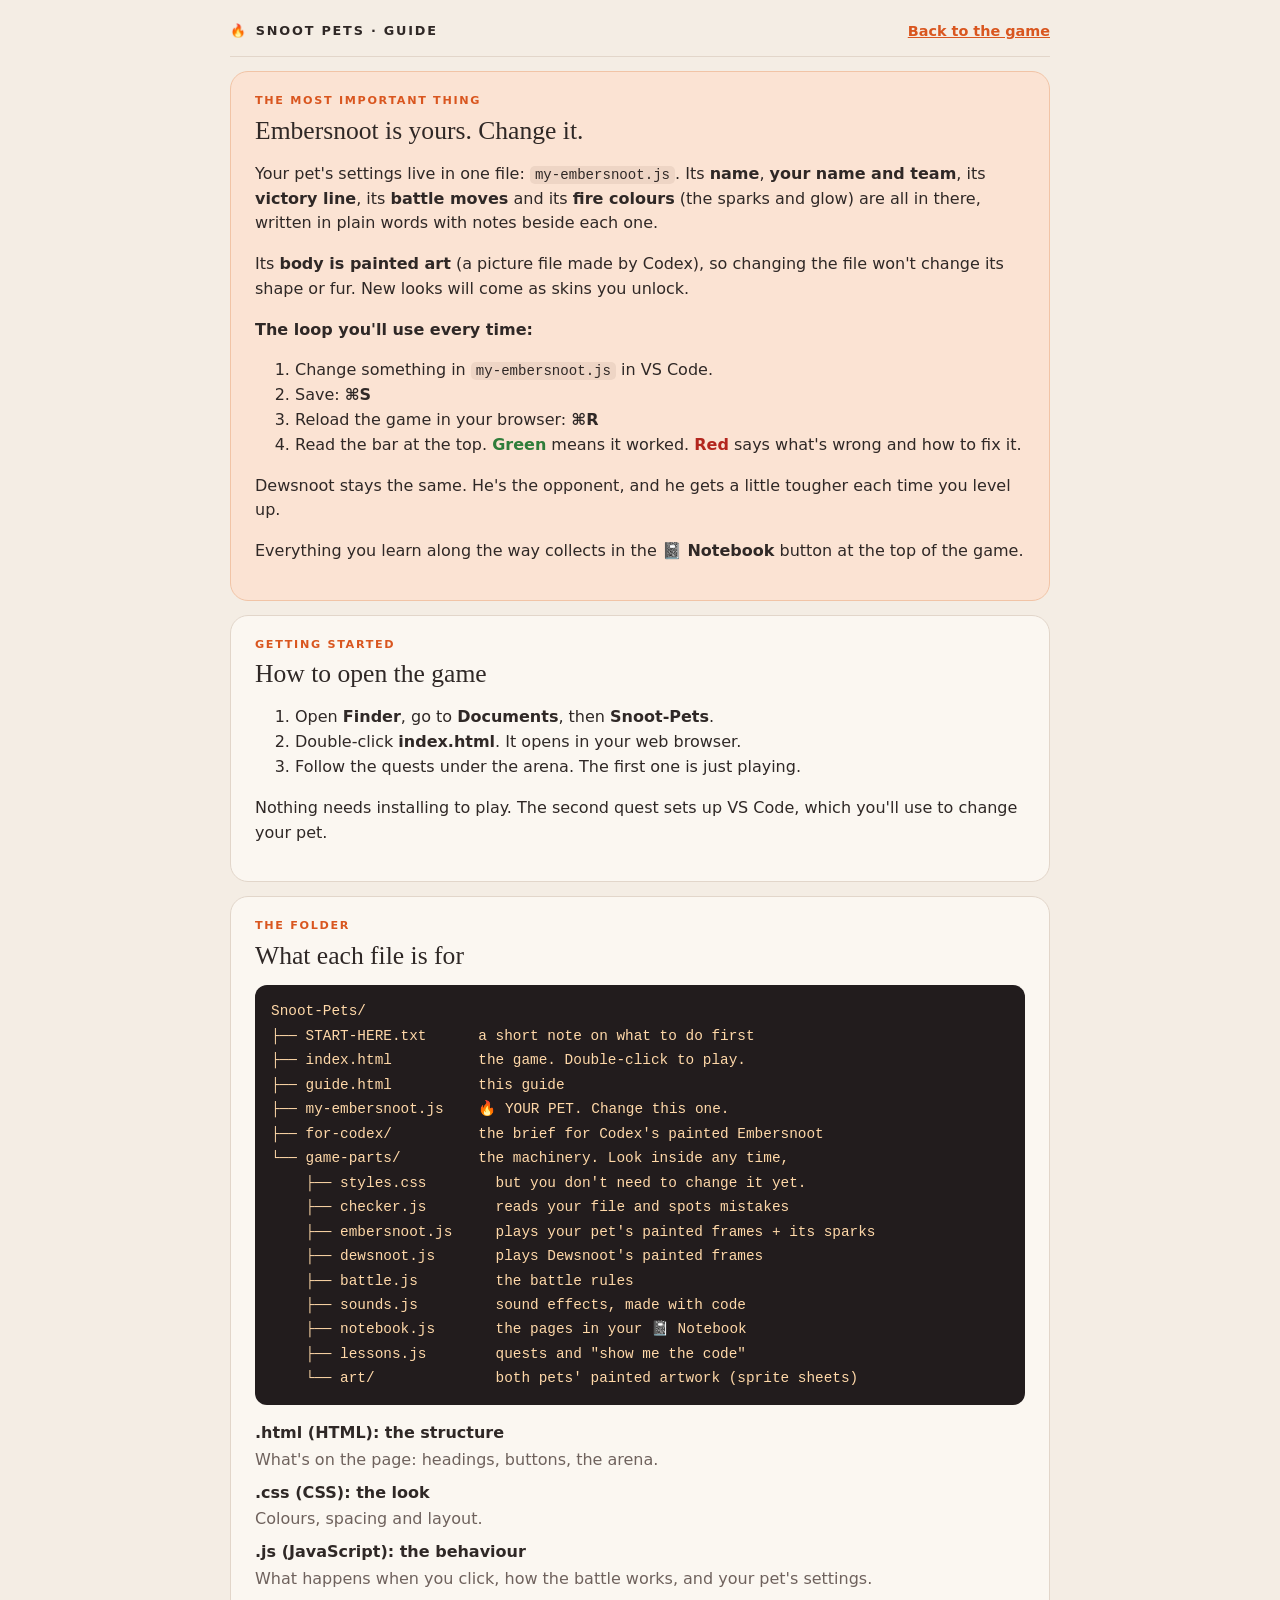
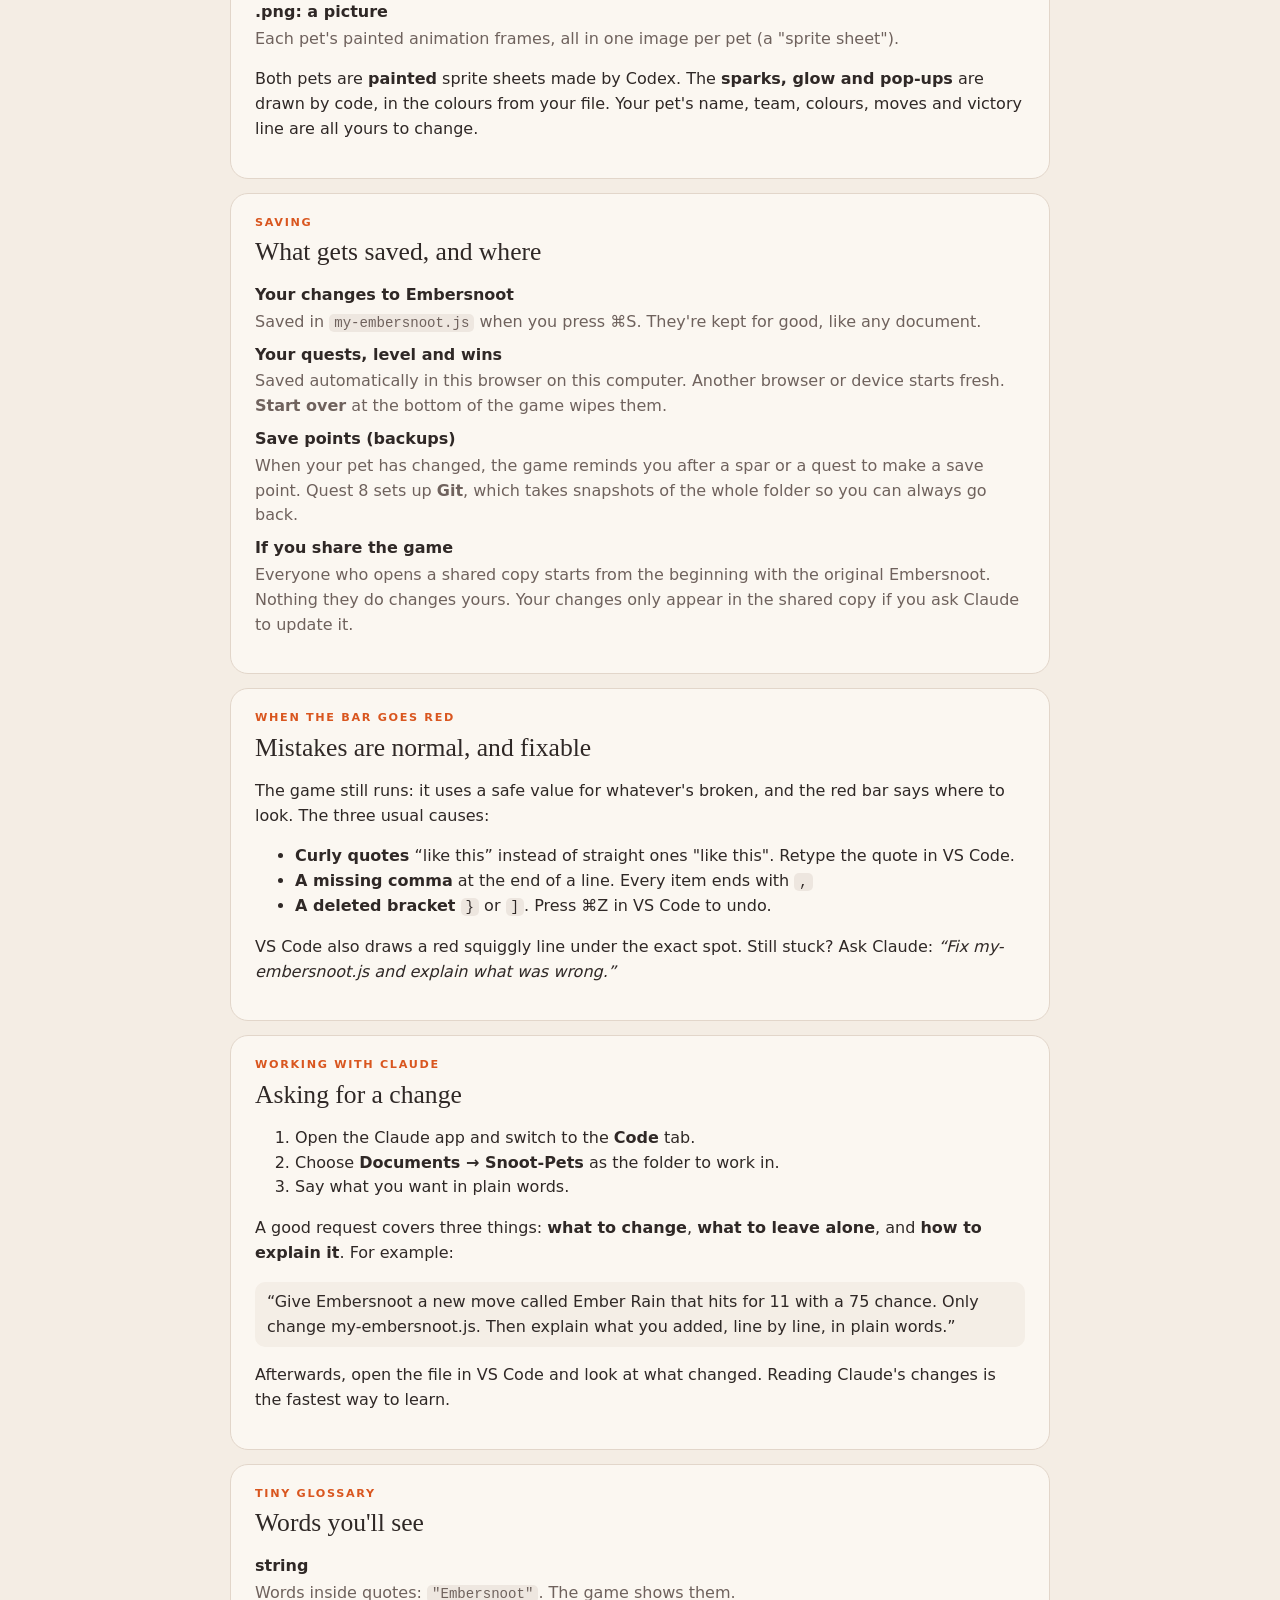
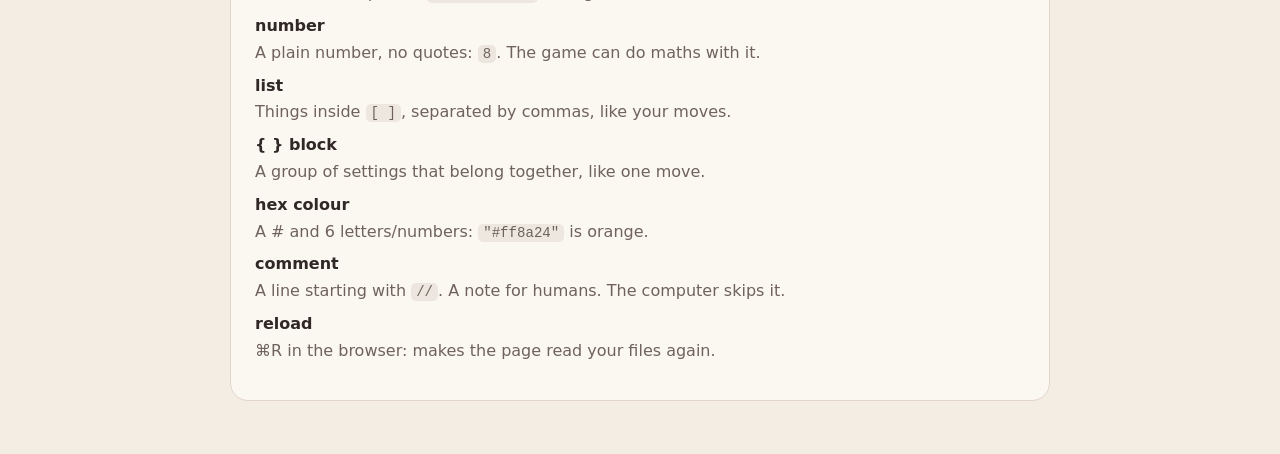
==== commit 15957843: "Fix Codex’s review points: Kindle, flame halos, wording, reduce motion Co-Authored-By: Claude Opus 5" ====
--- a/guide.html
+++ b/guide.html
@@ -17,7 +17,8 @@
     <section class="big">
       <p class="eyebrow">THE MOST IMPORTANT THING</p>
       <h2>Embersnoot is yours. Change it.</h2>
-      <p>Your pet lives in one file: <code>my-embersnoot.js</code>. Its name, colours, shape and battle moves are all in there, written in plain words with notes beside each one.</p>
+      <p>Your pet's settings live in one file: <code>my-embersnoot.js</code>. Its <b>name</b>, <b>your name and team</b>, its <b>victory line</b>, its <b>battle moves</b> and its <b>fire colours</b> (the sparks and glow) are all in there, written in plain words with notes beside each one.</p>
+      <p>Its <b>body is painted art</b> (a picture file made by Codex), so changing the file won't change its shape or fur. New looks will come as skins you unlock.</p>
       <p><b>The loop you'll use every time:</b></p>
       <ol>
         <li>Change something in <code>my-embersnoot.js</code> in VS Code.</li>
@@ -63,7 +64,7 @@
         <dt>.html (HTML): the structure</dt><dd>What's on the page: headings, buttons, the arena.</dd>
         <dt>.css (CSS): the look</dt><dd>Colours, spacing and layout.</dd>
         <dt>.js (JavaScript): the behaviour</dt><dd>What happens when you click, how the battle works, and your pet's settings.</dd>
-        <dt>.png: a picture</dt><dd>Dewsnoot's painted animation frames, all in one image.</dd>
+        <dt>.png: a picture</dt><dd>Each pet's painted animation frames, all in one image per pet (a "sprite sheet").</dd>
       </dl>
       <p>Both pets are <b>painted</b> sprite sheets made by Codex. The <b>sparks, glow and pop-ups</b> are drawn by code, in the colours from your file. Your pet's name, team, colours, moves and victory line are all yours to change.</p>
     </section>
--- a/game-parts/styles.css
+++ b/game-parts/styles.css
@@ -252,5 +252,5 @@
   .hero h1 { margin-top: 18px; }
 }
 @media (prefers-reduced-motion: reduce) {
-  * { transition: none !important; scroll-behavior: auto !important; }
-}
+  * { transition: none !important; scroll-behavior: auto !important; animation: none !important; }
+}
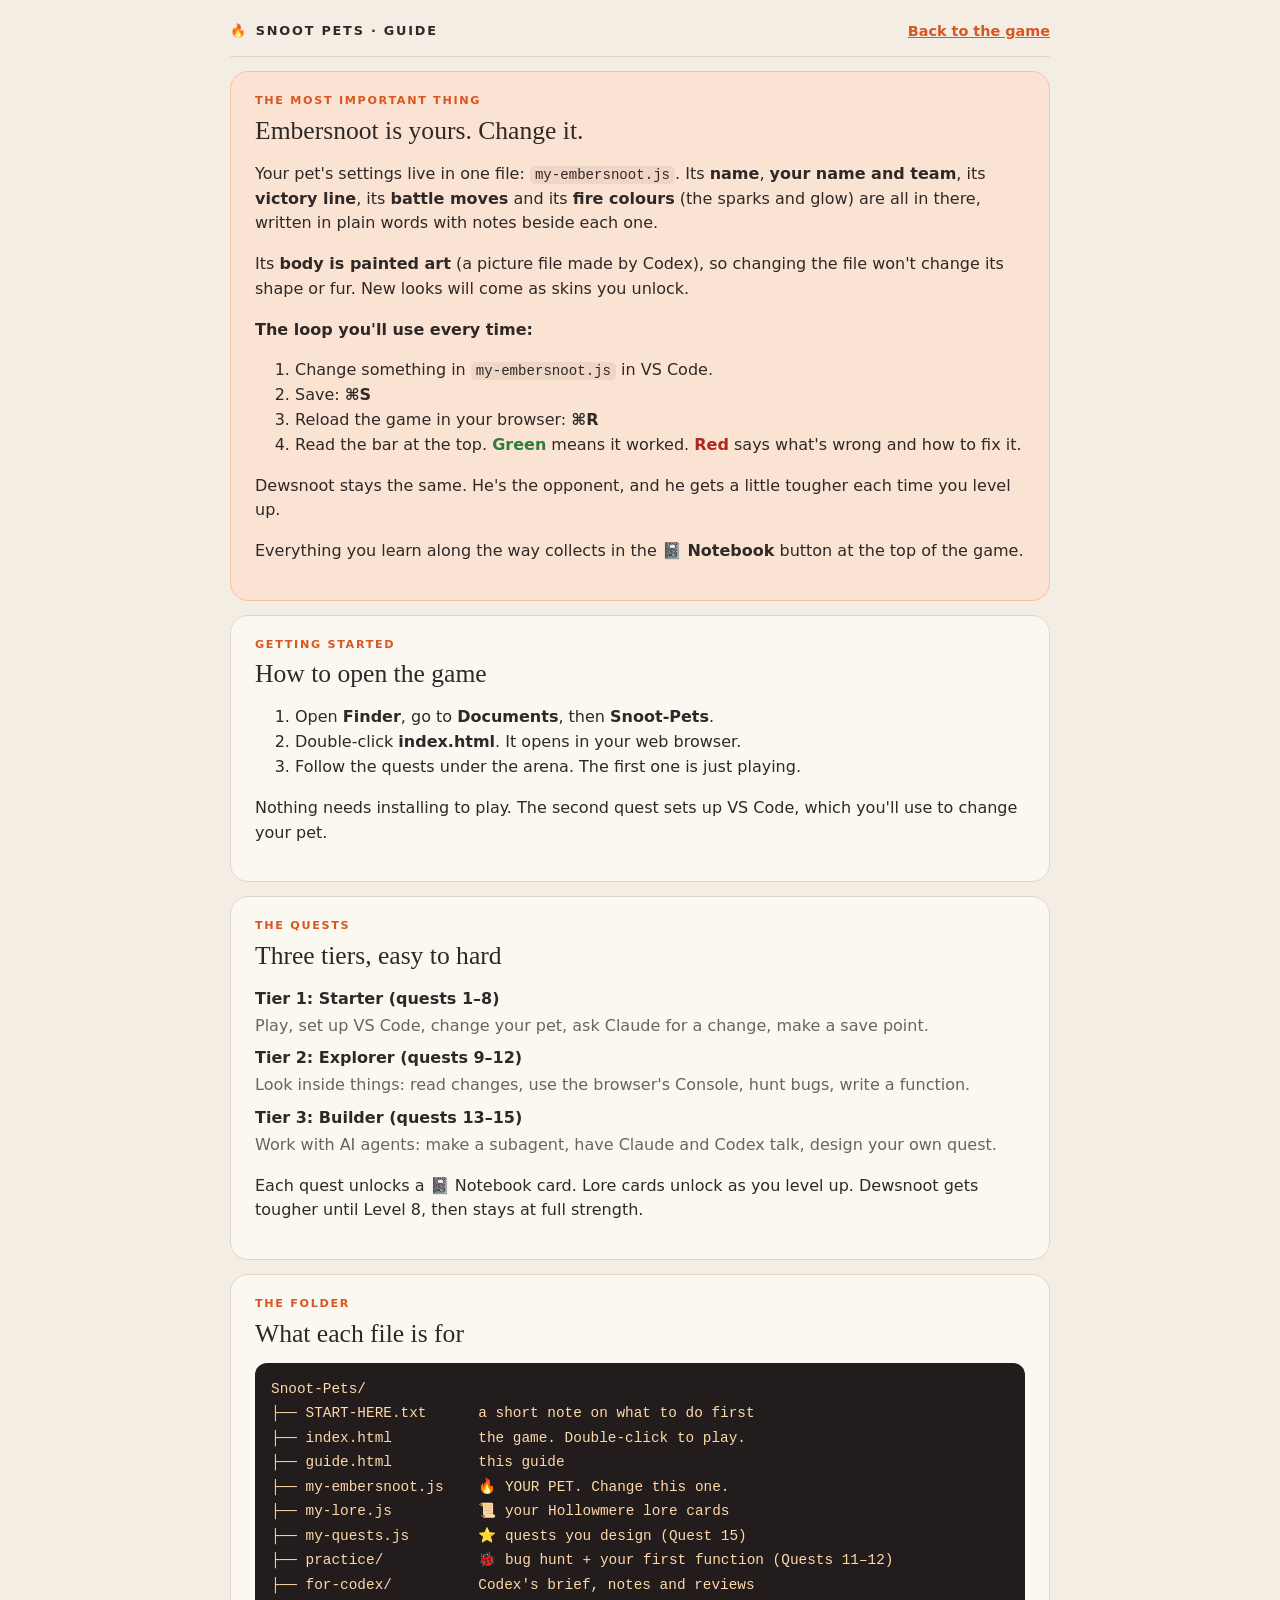
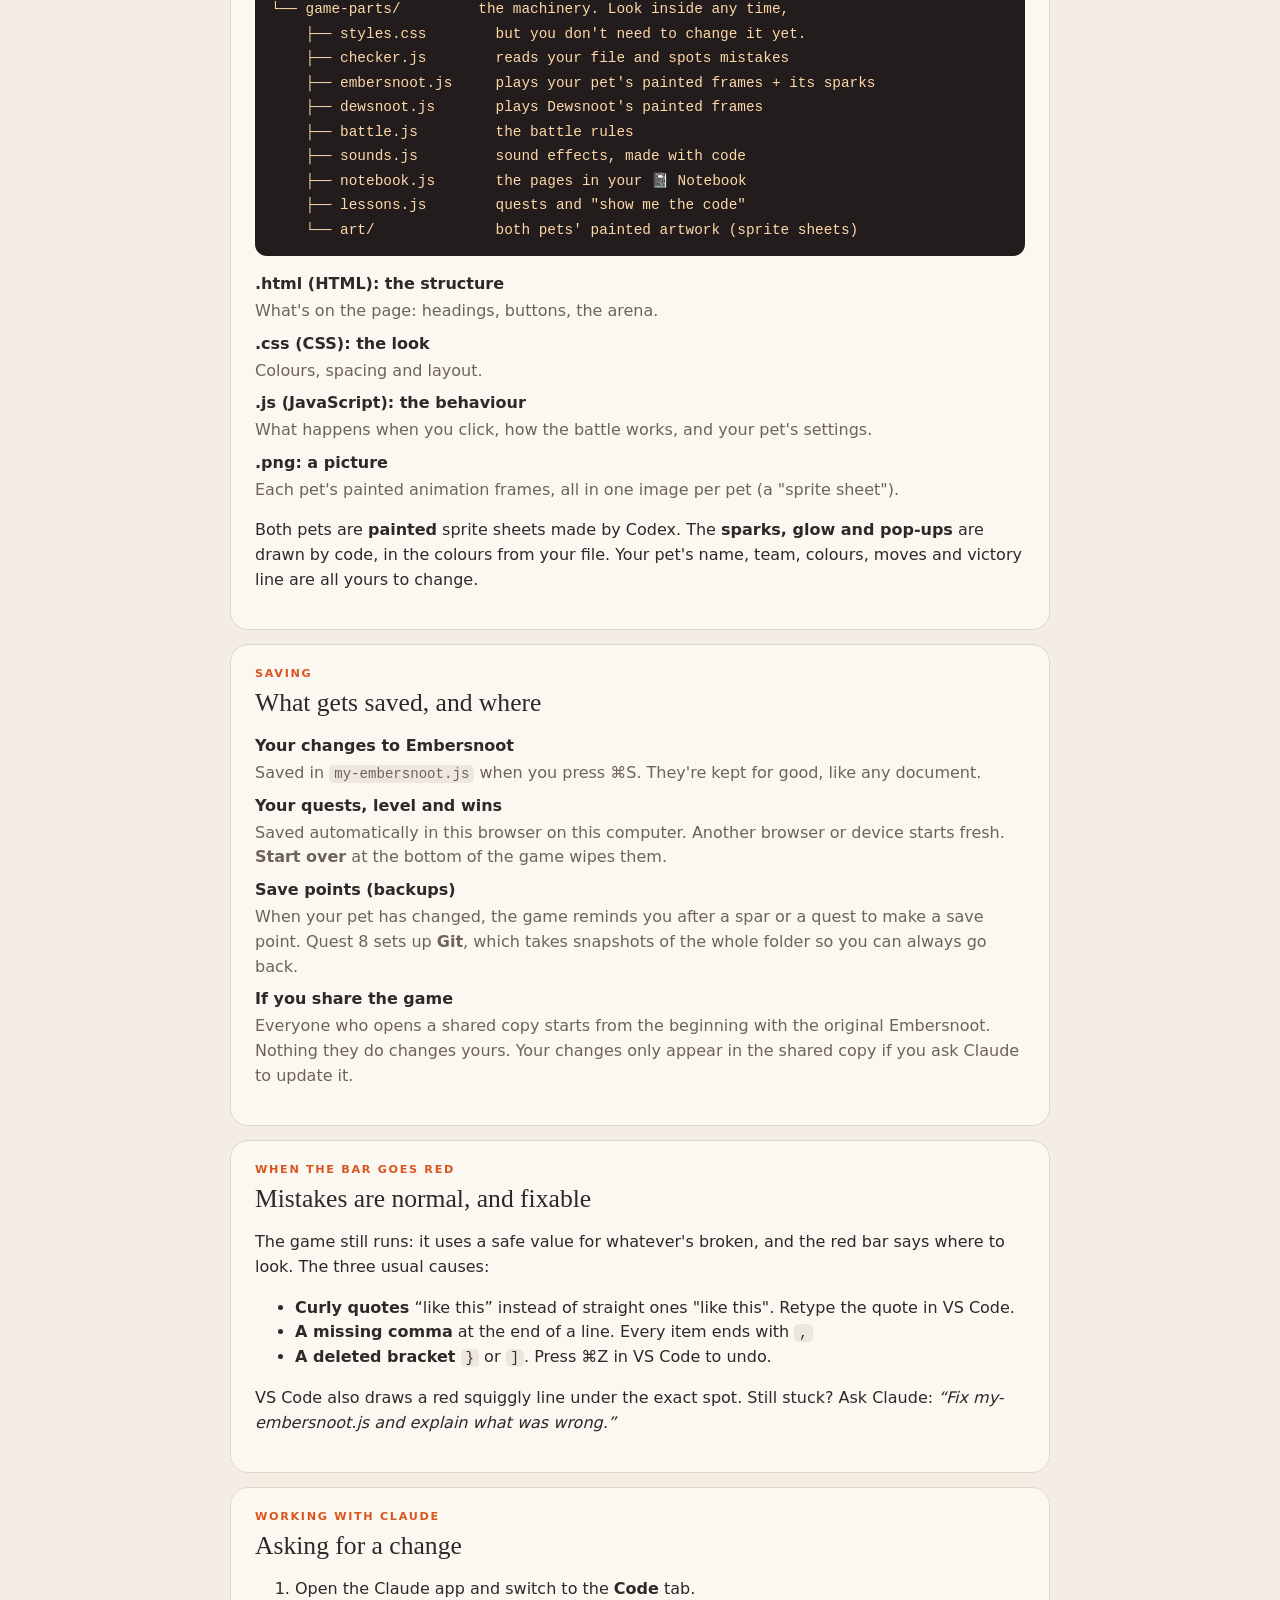
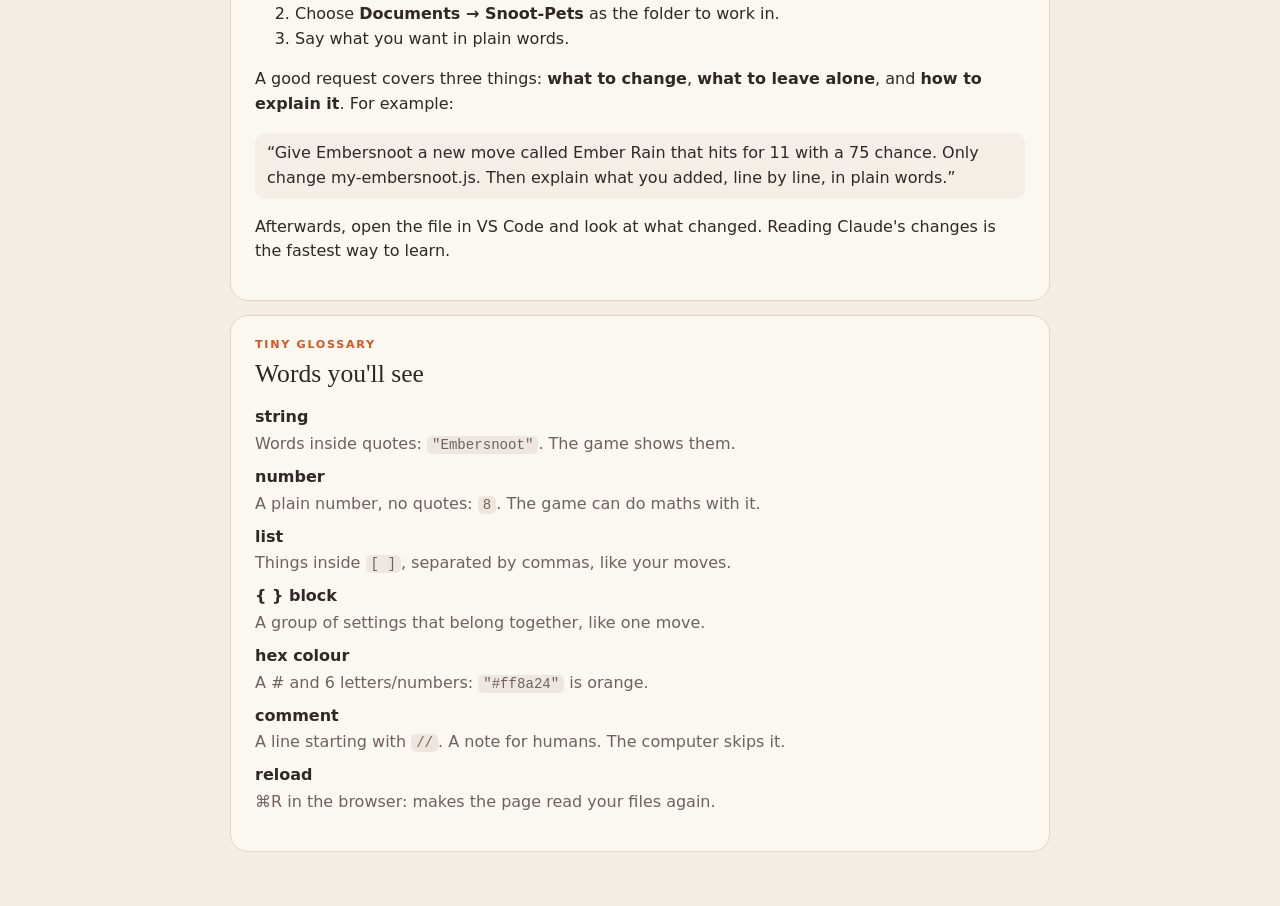
==== commit dca3db2b: "Add quest tiers, practice files, lore and your own quests - Quests now come in three tiers: Starter " ====
--- a/guide.html
+++ b/guide.html
@@ -42,6 +42,17 @@
     </section>
 
     <section>
+      <p class="eyebrow">THE QUESTS</p>
+      <h2>Three tiers, easy to hard</h2>
+      <dl>
+        <dt>Tier 1: Starter (quests 1–8)</dt><dd>Play, set up VS Code, change your pet, ask Claude for a change, make a save point.</dd>
+        <dt>Tier 2: Explorer (quests 9–12)</dt><dd>Look inside things: read changes, use the browser's Console, hunt bugs, write a function.</dd>
+        <dt>Tier 3: Builder (quests 13–15)</dt><dd>Work with AI agents: make a subagent, have Claude and Codex talk, design your own quest.</dd>
+      </dl>
+      <p>Each quest unlocks a 📓 Notebook card. Lore cards unlock as you level up. Dewsnoot gets tougher until Level 8, then stays at full strength.</p>
+    </section>
+
+    <section>
       <p class="eyebrow">THE FOLDER</p>
       <h2>What each file is for</h2>
 <pre class="tree">Snoot-Pets/
@@ -49,7 +60,10 @@
 ├── index.html          the game. Double-click to play.
 ├── guide.html          this guide
 ├── my-embersnoot.js    🔥 YOUR PET. Change this one.
-├── for-codex/          the brief for Codex's painted Embersnoot
+├── my-lore.js          📜 your Hollowmere lore cards
+├── my-quests.js        ⭐ quests you design (Quest 15)
+├── practice/           🐞 bug hunt + your first function (Quests 11–12)
+├── for-codex/          Codex's brief, notes and reviews
 └── game-parts/         the machinery. Look inside any time,
     ├── styles.css        but you don't need to change it yet.
     ├── checker.js        reads your file and spots mistakes
--- a/game-parts/styles.css
+++ b/game-parts/styles.css
@@ -225,6 +225,25 @@
 .quest.done button:hover .q-title { text-decoration: underline; }
 .q-nb { margin-left: auto; font-size: .8rem; opacity: .7; }
 
+/* quest tiers, practice boards, your quests, lore cards */
+.tier-head { list-style: none; margin: 10px 0 2px; padding: 0 10px; font-size: .68rem; font-weight: 800; letter-spacing: .14em; text-transform: uppercase; color: var(--ember); }
+.tier-head:first-child { margin-top: 0; }
+.board { margin: 12px 0; padding: 10px 14px; border-radius: 12px; background: #f4eee6; border: 1px solid var(--line); }
+.board-title { margin: 0 0 6px; font-weight: 800; }
+.board ul { margin: 0; padding: 0; list-style: none; }
+.board li { margin: 4px 0; font-family: ui-monospace, Menlo, monospace; font-size: .86rem; }
+.board li.ok { color: var(--good); }
+.board li.no { color: var(--bad); }
+.board-bonus { margin: 4px 0 0; font-size: .88rem; color: var(--muted); }
+.hint { margin: 6px 0; padding: 6px 12px; border-radius: 10px; background: #fff; border: 1px dashed var(--line); }
+.hint summary { cursor: pointer; font-weight: 700; color: var(--ember); }
+.hint p { margin: 6px 0 2px; }
+.quest-card pre { background: #221c1d; color: #ffd8a8; border-radius: 10px; padding: 10px 12px; font: .8rem/1.55 ui-monospace, Menlo, monospace; white-space: pre-wrap; margin: 8px 0; }
+.my-quests { margin-top: 14px; padding-top: 12px; border-top: 1px solid var(--line); }
+.q-err { color: var(--bad); }
+.nb-lore { background: #fbf3e2; }
+.lore-text { font: 1.05rem/1.6 Georgia, "Times New Roman", serif; }
+
 /* save-point reminder */
 .save-reminder { margin-top: 12px; padding: 12px 14px; border-radius: 14px; background: #eef3fb; border: 2px solid #8fb1e3; color: #23395e; }
 .save-reminder p { margin: 0 0 8px; }
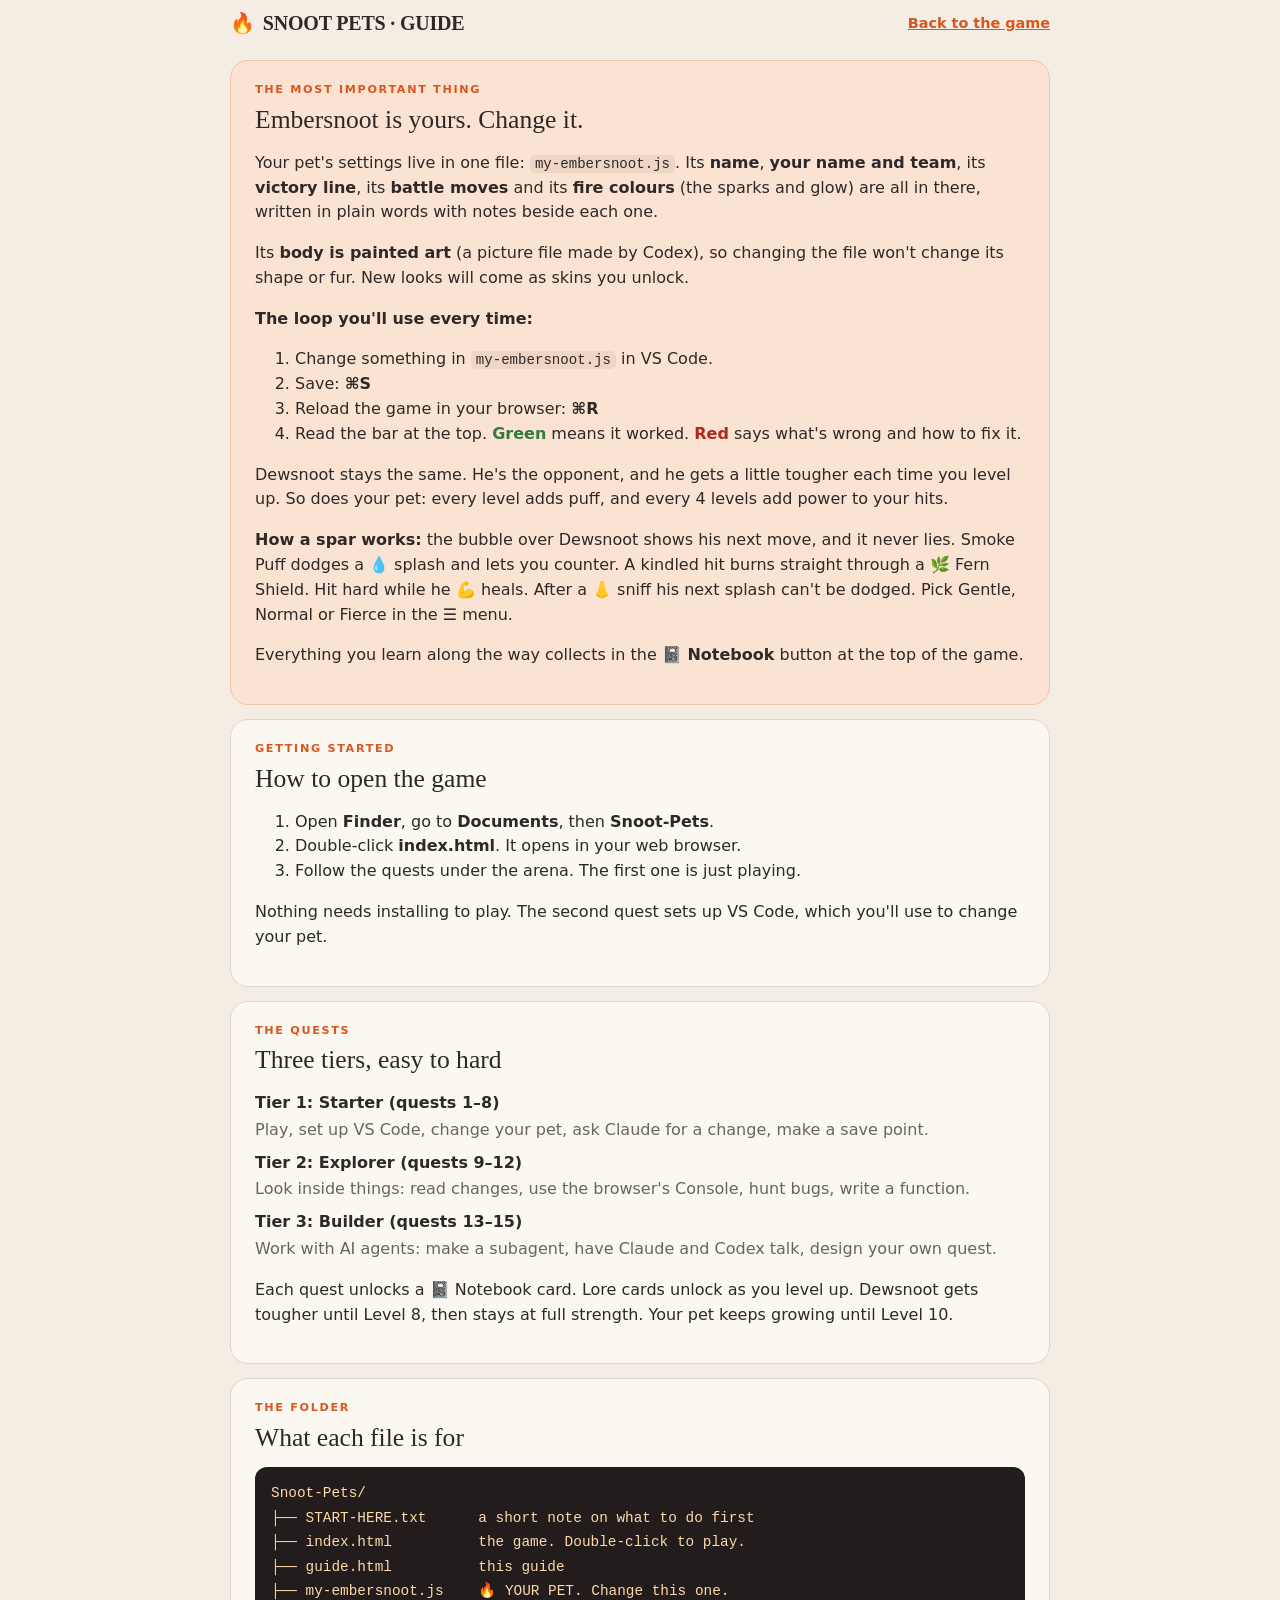
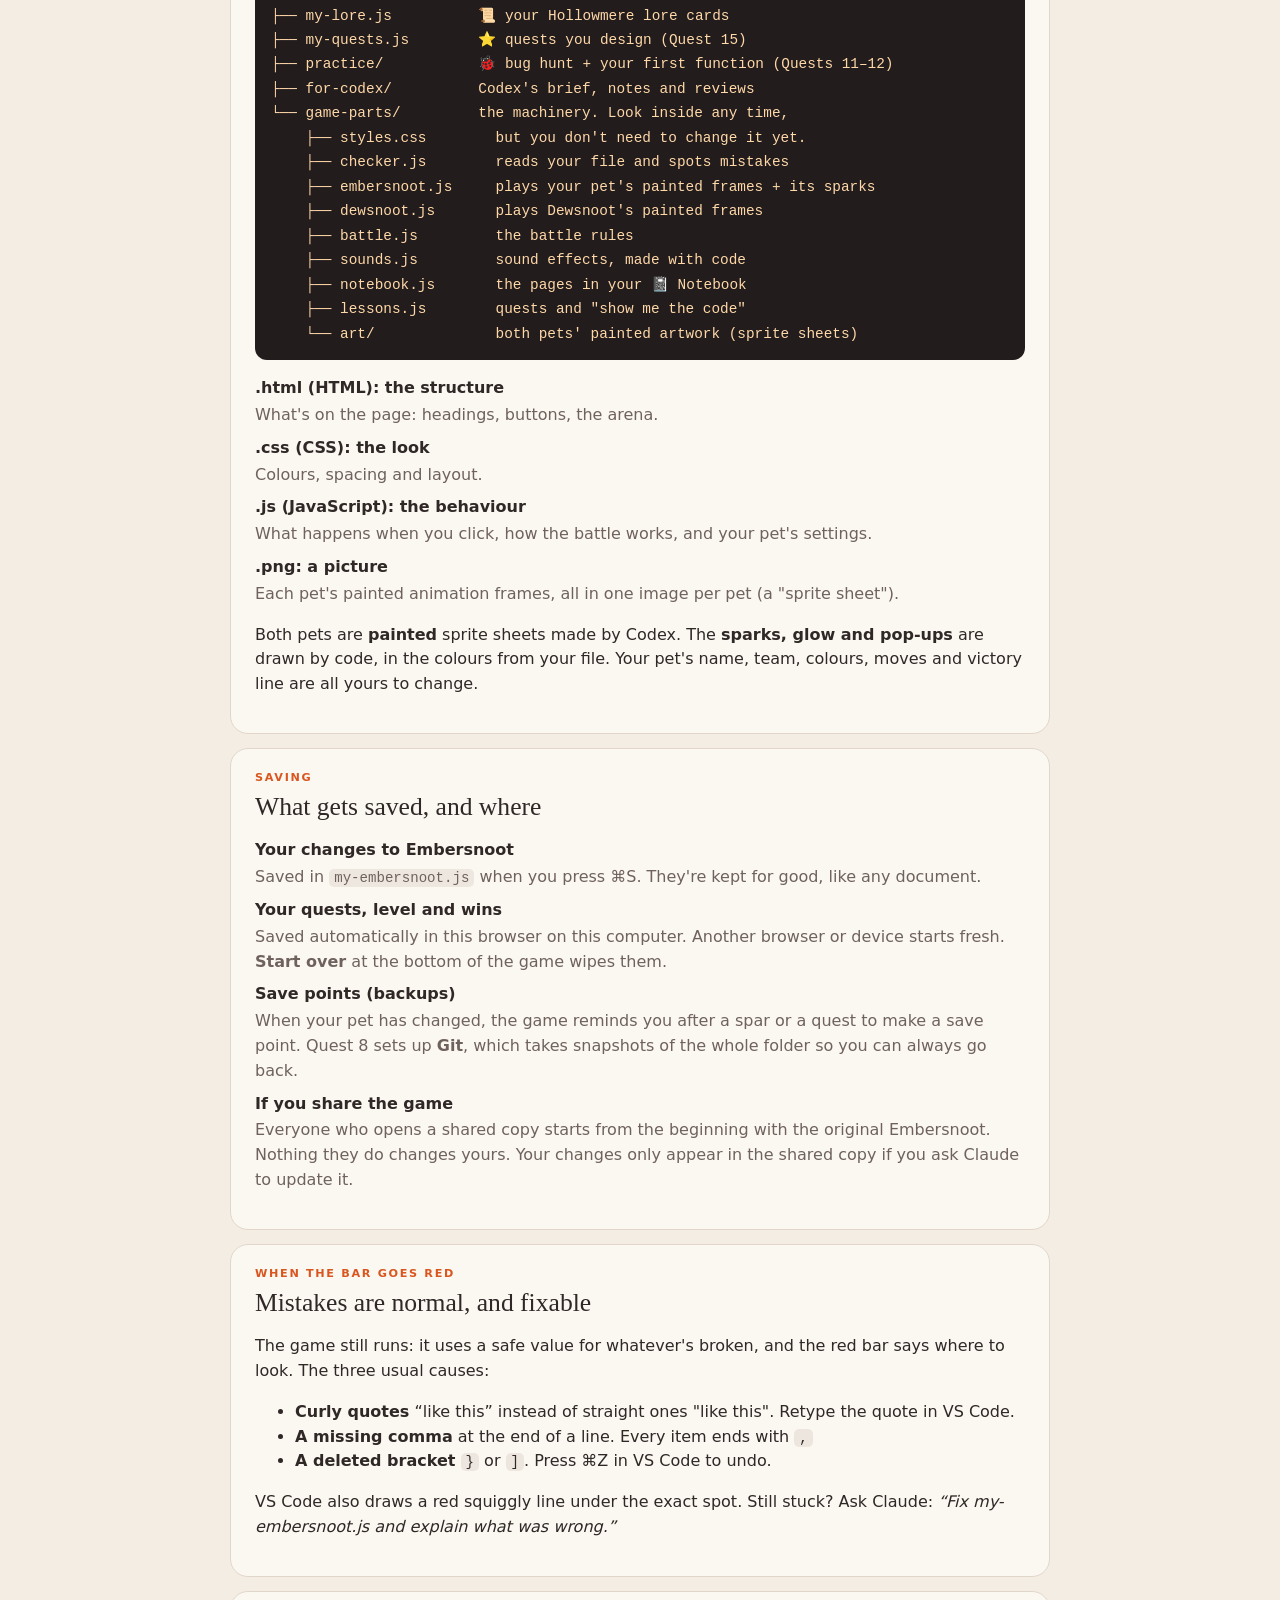
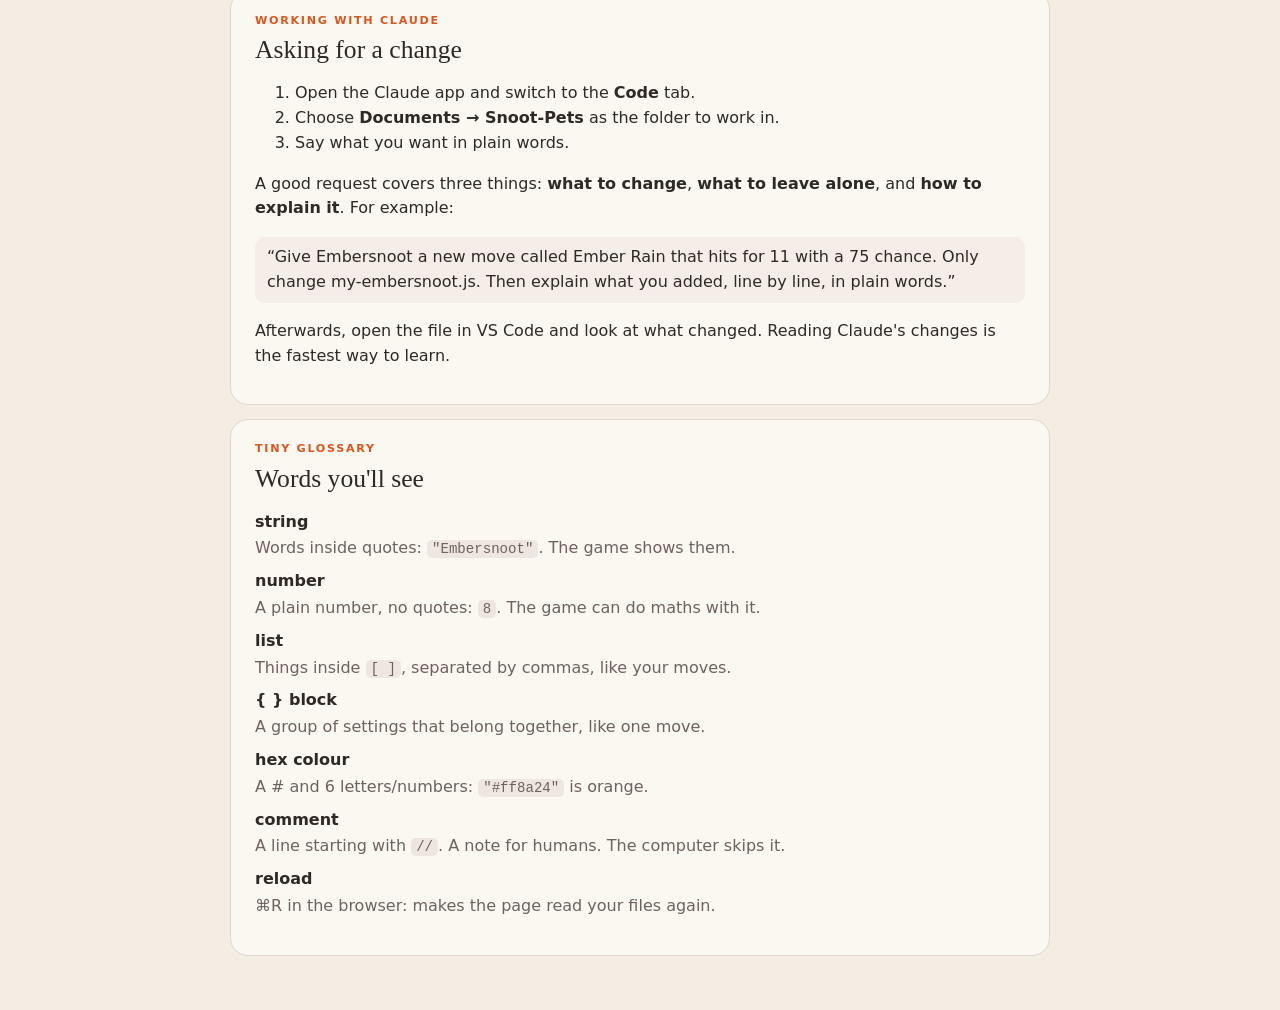
==== commit c4ff1a60: "Rounds 6 and 7: cleaner screen layout and fight rework Round 6: slim top bar, ☰ menu, one quest at a" ====
--- a/guide.html
+++ b/guide.html
@@ -26,7 +26,8 @@
         <li>Reload the game in your browser: <b>⌘R</b></li>
         <li>Read the bar at the top. <b style="color:var(--good)">Green</b> means it worked. <b style="color:var(--bad)">Red</b> says what's wrong and how to fix it.</li>
       </ol>
-      <p>Dewsnoot stays the same. He's the opponent, and he gets a little tougher each time you level up.</p>
+      <p>Dewsnoot stays the same. He's the opponent, and he gets a little tougher each time you level up. So does your pet: every level adds puff, and every 4 levels add power to your hits.</p>
+      <p><b>How a spar works:</b> the bubble over Dewsnoot shows his next move, and it never lies. Smoke Puff dodges a 💧 splash and lets you counter. A kindled hit burns straight through a 🌿 Fern Shield. Hit hard while he 💪 heals. After a 👃 sniff his next splash can't be dodged. Pick Gentle, Normal or Fierce in the ☰ menu.</p>
       <p>Everything you learn along the way collects in the <b>📓 Notebook</b> button at the top of the game.</p>
     </section>
 
@@ -49,7 +50,7 @@
         <dt>Tier 2: Explorer (quests 9–12)</dt><dd>Look inside things: read changes, use the browser's Console, hunt bugs, write a function.</dd>
         <dt>Tier 3: Builder (quests 13–15)</dt><dd>Work with AI agents: make a subagent, have Claude and Codex talk, design your own quest.</dd>
       </dl>
-      <p>Each quest unlocks a 📓 Notebook card. Lore cards unlock as you level up. Dewsnoot gets tougher until Level 8, then stays at full strength.</p>
+      <p>Each quest unlocks a 📓 Notebook card. Lore cards unlock as you level up. Dewsnoot gets tougher until Level 8, then stays at full strength. Your pet keeps growing until Level 10.</p>
     </section>
 
     <section>
--- a/game-parts/styles.css
+++ b/game-parts/styles.css
@@ -31,17 +31,21 @@
 .shell { width: min(1080px, calc(100% - 32px)); margin: 0 auto; padding-bottom: 40px; }
 
 /* header */
-.top { display: flex; justify-content: space-between; align-items: center; padding: 20px 0 14px; border-bottom: 1px solid var(--line); }
-.brand { font-weight: 800; letter-spacing: .14em; font-size: .8rem; display: flex; gap: 8px; align-items: center; }
+.top { display: flex; justify-content: space-between; align-items: center; gap: 10px; padding: 12px 0; margin-bottom: 12px; }
+.brand { font: 600 1.25rem/1 Georgia, "Times New Roman", serif; letter-spacing: -.01em; display: flex; gap: 8px; align-items: center; white-space: nowrap; }
+.top-actions { display: flex; gap: 6px; align-items: center; }
+.top-btn { display: inline-flex; align-items: center; gap: 2px; height: 34px; padding: 0 12px; border: 1px solid var(--line); background: #fff; border-radius: 99px; font-size: .88rem; font-weight: 700; }
+.top-btn.icon { width: 34px; padding: 0; justify-content: center; font-size: 1rem; }
+.top-btn:hover { border-color: var(--ember); }
 .top-links { display: flex; gap: 14px; align-items: center; font-size: .9rem; }
 .top-links a { color: var(--ember); font-weight: 700; }
 .level { background: var(--ink); color: var(--paper); border-radius: 99px; padding: 3px 11px; font-weight: 700; font-size: .8rem; }
 .preview-banner { margin: 14px 0 0; padding: 10px 14px; border-radius: 12px; background: #efe6f7; color: #4a3a5c; font-size: .9rem; }
 
 /* green / red checker bar */
-.checker { margin: 14px 0 0; border-radius: 14px; padding: 12px 16px; border: 2px solid transparent; }
+.checker { margin: 0 0 12px; border-radius: 14px; padding: 12px 16px; border: 2px solid transparent; }
 .checker p { margin: 0; }
-.checker.good { background: var(--good-bg); border-color: #b9dcb2; color: var(--good); }
+.checker.good { background: var(--good-bg); border-color: #b9dcb2; color: var(--good); display: flex; justify-content: space-between; align-items: center; gap: 10px; padding: 8px 12px; }
 .checker.bad { background: var(--bad-bg); border-color: var(--bad); color: #5c1410; }
 .checker-title { font-weight: 800; }
 .checker ul { margin: 8px 0; padding-left: 20px; }
@@ -216,7 +220,7 @@
 .nb-feedback.bad { color: var(--bad); }
 
 /* what's new note */
-.whats-new { margin: 14px 0 0; padding: 12px 14px; border-radius: 14px; background: #fff7e0; border: 2px solid #f1d27a; color: #4a3a12; display: flex; gap: 12px; align-items: flex-start; justify-content: space-between; }
+.whats-new { margin: 0 0 12px; padding: 12px 14px; border-radius: 14px; background: #fff7e0; border: 2px solid #f1d27a; color: #4a3a12; display: flex; gap: 12px; align-items: flex-start; justify-content: space-between; }
 /* "display: flex" above would beat the page's hidden switch, so this line makes hidden win. */
 .whats-new[hidden] { display: none; }
 .whats-new ul { margin: 6px 0 0; padding-left: 18px; }
@@ -244,6 +248,69 @@
 .nb-lore { background: #fbf3e2; }
 .lore-text { font: 1.05rem/1.6 Georgia, "Times New Roman", serif; }
 
+/* quest bar: one quest at a time under the game */
+.questbar { margin-top: 16px; background: var(--card); border: 1px solid var(--line); border-radius: 22px; padding: 14px 16px 18px; box-shadow: 0 14px 34px rgba(70, 45, 30, .06); }
+.qb-head { display: flex; justify-content: space-between; align-items: center; gap: 10px; flex-wrap: wrap; margin-bottom: 10px; }
+.qb-dots { display: flex; align-items: center; gap: 4px; flex-wrap: wrap; }
+.qd { width: 24px; height: 24px; border-radius: 50%; border: 1.5px solid #cdbfb2; background: #fff; color: var(--muted); font: 700 .66rem/1 ui-rounded, system-ui, sans-serif; display: grid; place-items: center; padding: 0; }
+.qd.done { background: var(--good); border-color: var(--good); color: #fff; }
+.qd.current { border-color: var(--ember); color: var(--ember); box-shadow: 0 0 0 3px rgba(217, 86, 31, .18); }
+.qd.viewing { outline: 2px solid var(--ink); outline-offset: 2px; }
+.qd:hover { border-color: var(--ember); }
+.qd-gap { width: 10px; }
+.questbar .quest-card { border: 0; padding: 4px 2px 0; background: transparent; }
+.back-current { margin-bottom: 10px; }
+.done-note { color: var(--good) !important; font-style: normal !important; }
+.all-quests { margin-top: 14px; padding-top: 12px; border-top: 1px solid var(--line); }
+.all-quests .quest-list { display: block; columns: 2 260px; column-gap: 18px; }
+.all-quests .quest, .all-quests .tier-head { break-inside: avoid; }
+.quest button { all: unset; cursor: pointer; display: flex; gap: 10px; align-items: center; width: 100%; }
+.quest button:hover .q-title { text-decoration: underline; }
+
+/* ☰ menu drawer (shares the Notebook's slide-in look) */
+.drawer { position: fixed; top: 0; right: 0; bottom: 0; width: min(380px, 100%); background: var(--paper); border-left: 1px solid var(--line); box-shadow: -14px 0 40px rgba(40, 25, 15, .2); overflow-y: auto; padding: 20px 20px 40px; z-index: 20; }
+.drawer h2 { margin: 0; font: 500 1.6rem Georgia, serif; }
+.menu-block { background: var(--card); border: 1px solid var(--line); border-radius: 16px; padding: 12px 14px; margin: 12px 0; }
+.menu-block p { margin: 6px 0; }
+.menu-chips { display: flex; flex-wrap: wrap; gap: 6px; }
+.menu-block a { color: var(--ember); font-weight: 700; }
+.status-good { color: var(--good); font-weight: 800; }
+.status-bad { color: var(--bad); font-weight: 800; }
+
+/* try a new name */
+.name-wrap { display: inline-flex; align-items: center; gap: 4px; }
+.rename-btn { border: 0; background: rgba(255, 255, 255, .12); border-radius: 8px; width: 26px; height: 26px; font-size: .8rem; padding: 0; }
+.rename-btn:hover { background: rgba(255, 255, 255, .25); }
+.rename-pop { position: absolute; top: 74px; right: 12px; left: 12px; max-width: 330px; margin-left: auto; z-index: 6; background: var(--paper); color: var(--ink); border-radius: 14px; padding: 12px 14px; box-shadow: 0 12px 30px rgba(0, 0, 0, .35); }
+.rename-pop input { width: 100%; margin: 6px 0; padding: 8px 10px; font: inherit; font-weight: 700; border: 2px solid var(--line); border-radius: 10px; }
+.rename-pop input:focus { outline: none; border-color: var(--ember); }
+.rename-pop .small { margin: 4px 0; }
+.rename-line { margin: 6px 0; background: #221c1d; color: #ffd8a8; border-radius: 10px; padding: 8px 10px; font: .82rem ui-monospace, Menlo, monospace; white-space: pre-wrap; }
+.rename-line code { background: none; padding: 0; color: inherit; }
+.rename-actions { display: flex; gap: 8px; flex-wrap: wrap; }
+.arena-foot:empty, .arena-foot:has(> [hidden]:only-child) { display: none; }
+
+@media (max-width: 640px) {
+  .top-label { display: none; }
+  .brand { font-size: 1.05rem; }
+  .level { font-size: .72rem; padding: 3px 8px; }
+}
+
+/* the pop-up */
+.modal-backdrop { position: fixed; inset: 0; z-index: 30; background: rgba(30, 20, 16, .55); display: grid; place-items: center; padding: 16px; }
+.modal { position: relative; width: min(640px, 100%); max-height: calc(100vh - 32px); overflow-y: auto; background: var(--paper); border-radius: 22px; padding: 22px 24px 20px; box-shadow: 0 24px 60px rgba(0, 0, 0, .35); }
+.modal h2 { margin: 0 0 12px; font: 500 1.7rem/1.15 Georgia, serif; }
+.modal-x { position: absolute; top: 12px; right: 12px; width: 34px; height: 34px; border-radius: 50%; border: 1px solid var(--line); background: #fff; font-size: .9rem; }
+.modal-x:hover { border-color: var(--ember); }
+.modal-news { background: #fff7e0; border: 1px solid #f1d27a; border-radius: 14px; padding: 10px 14px; margin-bottom: 14px; font-size: .92rem; }
+.modal-news p { margin: 0; }
+.modal-news ul { margin: 6px 0 0; padding-left: 18px; }
+.howto-grid { display: grid; grid-template-columns: repeat(auto-fit, minmax(240px, 1fr)); gap: 10px; }
+.howto-grid > div { display: flex; gap: 10px; align-items: flex-start; background: var(--card); border: 1px solid var(--line); border-radius: 14px; padding: 10px 12px; }
+.howto-grid p { margin: 0; font-size: .92rem; line-height: 1.45; }
+.ht-icon { font-size: 1.4rem; line-height: 1; padding-top: 2px; }
+.modal-go { display: block; margin: 16px auto 0; padding: 10px 26px; font-size: 1rem; }
+
 /* save-point reminder */
 .save-reminder { margin-top: 12px; padding: 12px 14px; border-radius: 14px; background: #eef3fb; border: 2px solid #8fb1e3; color: #23395e; }
 .save-reminder p { margin: 0 0 8px; }
@@ -273,3 +340,40 @@
 @media (prefers-reduced-motion: reduce) {
   * { transition: none !important; scroll-behavior: auto !important; animation: none !important; }
 }
+
+/* ---- Dewsnoot's bubble: his next move ---- */
+.dew-stage { position: relative; }
+.intent { position: absolute; top: 4px; left: 4%; z-index: 4; width: max-content; max-width: 62%;
+  background: #fff; color: var(--ink); border: 2px solid #5f9a6a; border-radius: 14px; padding: 6px 11px; text-align: center;
+  box-shadow: 0 4px 14px rgba(47, 40, 38, .14); font-size: .82rem; line-height: 1.3; }
+.intent::after { content: ""; position: absolute; left: 70%; bottom: -8px; transform: rotate(45deg);
+  width: 12px; height: 12px; background: #fff; border-right: 2px solid #5f9a6a; border-bottom: 2px solid #5f9a6a; }
+.intent b { display: block; font-size: .9rem; }
+.intent span { display: block; color: var(--muted); font-size: .76rem; }
+.intent.pop { animation: intent-pop .28s ease-out; }
+@keyframes intent-pop { from { transform: scale(.85); opacity: 0; } to { transform: scale(1); opacity: 1; } }
+.tags { display: inline-flex; gap: 4px; flex-wrap: wrap; justify-content: flex-end; }
+
+/* ---- Move buttons: number keys and level bonus ---- */
+.move-btn .key { float: right; font: 700 .7rem/1 ui-monospace, monospace; color: var(--muted); border: 1px solid var(--line); border-bottom-width: 2px; border-radius: 5px; padding: 2px 5px; margin-left: 6px; background: #faf6f2; }
+.move-detail .bonus { color: var(--ember); font-weight: 800; margin-left: 1px; }
+kbd { font: 700 .75rem ui-monospace, monospace; border: 1px solid var(--line); border-bottom-width: 2px; border-radius: 5px; padding: 0 5px; background: #faf6f2; }
+
+/* ---- ☰ Sparring: difficulty and record ---- */
+.diff-chips .chip.on { background: var(--ink); color: var(--paper); border-color: var(--ink); }
+.record { font-size: .86rem; margin: 8px 0 4px; }
+
+/* ---- A little shake when a hit lands ---- */
+.arena.shake-small { animation: shake-small .32s ease-out; }
+.arena.shake-big { animation: shake-big .42s ease-out; }
+@keyframes shake-small { 20% { transform: translate(-3px, 1px); } 40% { transform: translate(3px, -1px); } 60% { transform: translate(-2px, 0); } 80% { transform: translate(1px, 0); } }
+@keyframes shake-big { 15% { transform: translate(-6px, 2px); } 30% { transform: translate(6px, -2px); } 45% { transform: translate(-4px, 1px); } 60% { transform: translate(4px, -1px); } 80% { transform: translate(-2px, 0); } }
+
+@media (max-width: 700px) {
+  .intent { font-size: .72rem; padding: 4px 8px; left: 3%; max-width: 94%; }
+  .intent b { font-size: .78rem; }
+  .intent span { font-size: .66rem; }
+}
+@media (prefers-reduced-motion: reduce) {
+  .arena.shake-small, .arena.shake-big { animation: none; }
+}
